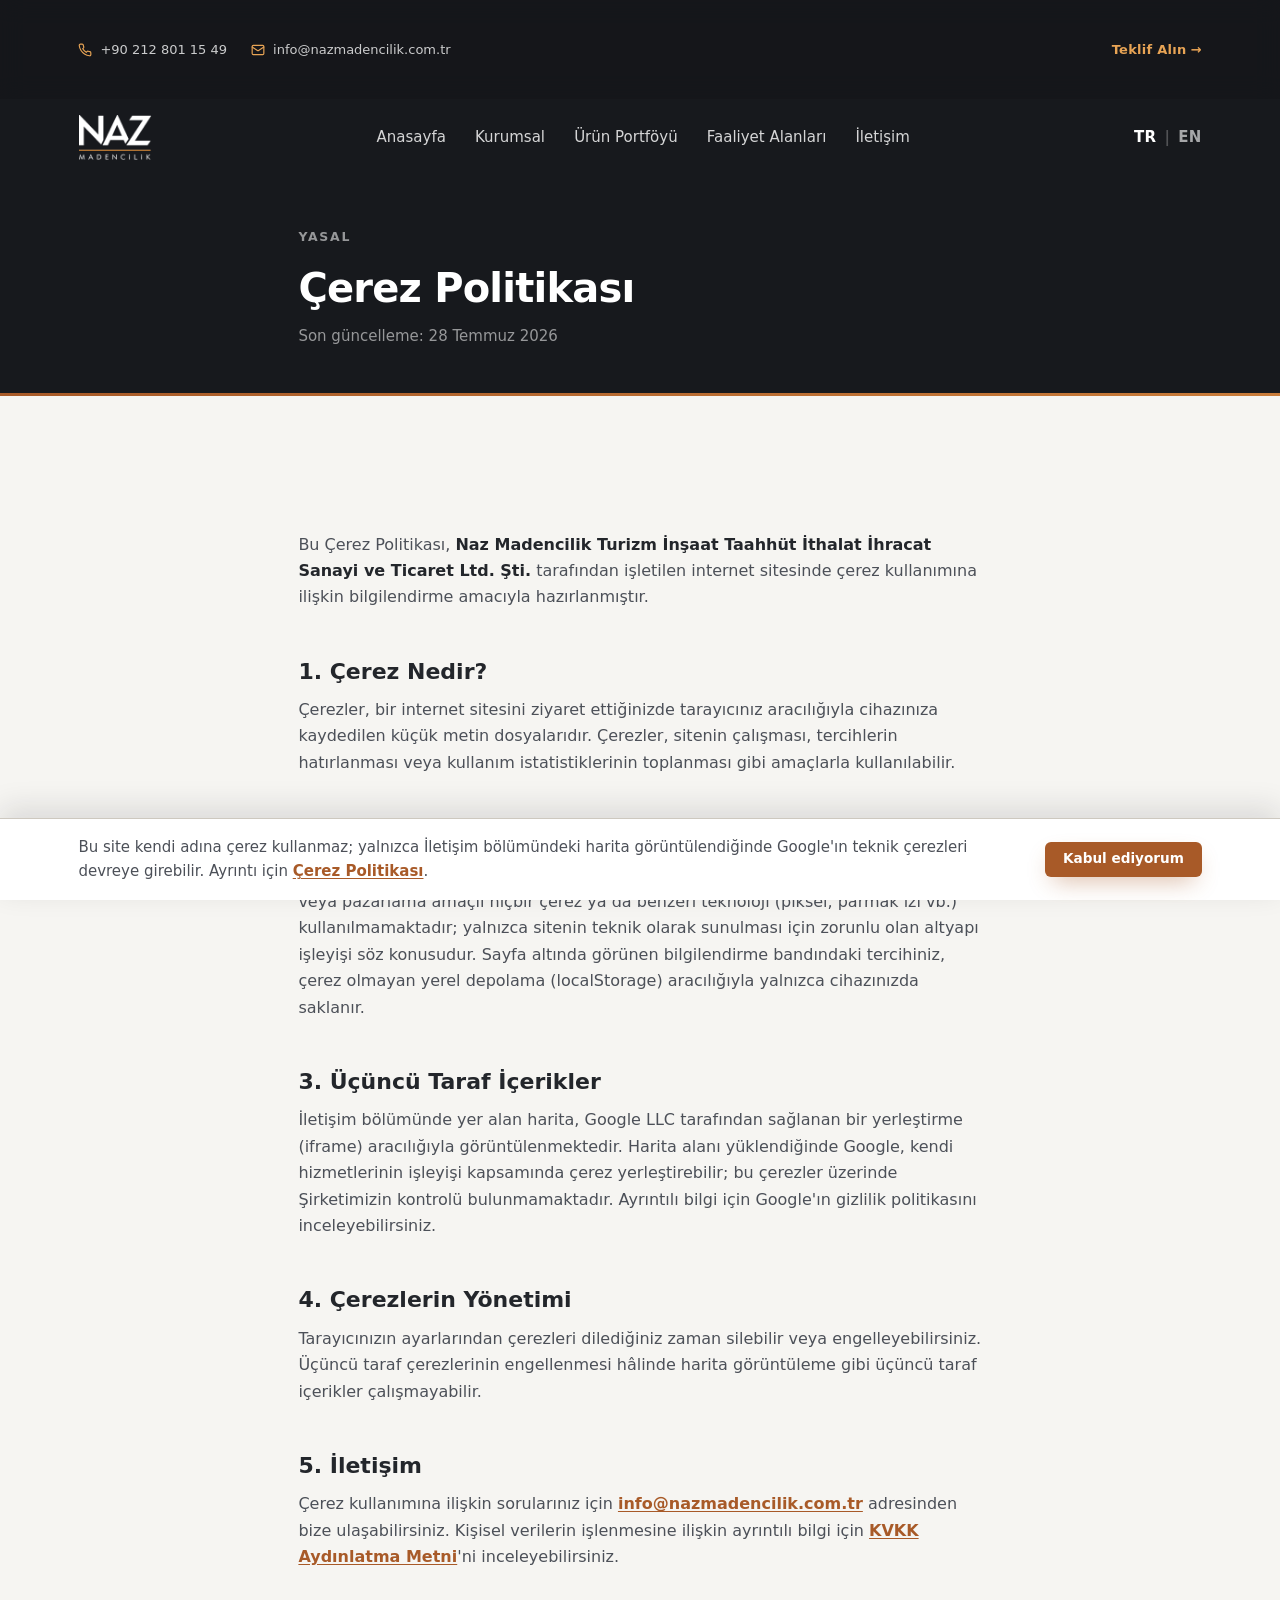
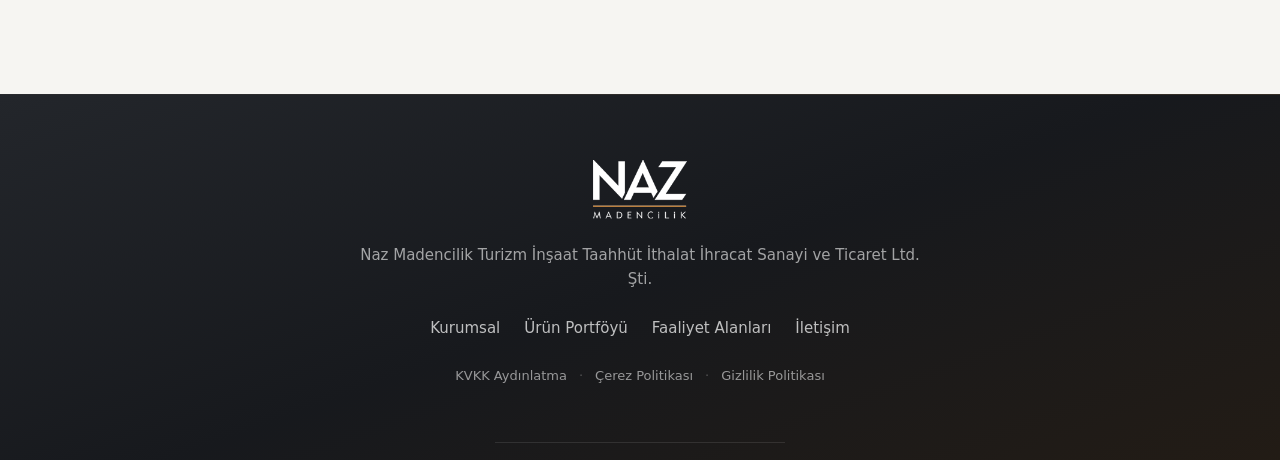
==== cerez-politikasi.html @ ce0acca2 "feat: rework one-page UI shell and sections Transparent per-section themed header (data-theme + IO)," ====
<!DOCTYPE html>
<!-- UYARI (yayın blokeri): Bu metin standart şablondur; hukukçu onayından geçmeden
     ve [[PATRON ONAYI BEKLİYOR]] künye alanları doldurulmadan CANLIYA ÇIKMAYACAKTIR.
     Bkz. CLAUDE.md / Açık işler. -->
<html lang="tr">
<head>
  <meta charset="utf-8">
  <meta name="viewport" content="width=device-width, initial-scale=1">
  <title>Çerez Politikası — Naz Madencilik</title>
  <meta name="description" content="Naz Madencilik internet sitesi çerez politikası: sitede analitik/izleme çerezi kullanılmaz.">
  <meta name="robots" content="noindex">
  <meta name="theme-color" content="#17191D">
  <link rel="icon" href="favicon.ico">
  <link rel="preload" href="assets/fonts/archivo-var-latin.woff2" as="font" type="font/woff2" crossorigin>
  <link rel="preload" href="assets/fonts/archivo-var-latin-ext.woff2" as="font" type="font/woff2" crossorigin>
  <link rel="stylesheet" href="assets/css/tokens.css">
  <link rel="stylesheet" href="assets/css/main.css">
</head>
<body>
  <a class="skip-link" href="#icerik">İçeriğe geç</a>

  <div class="topbar">
    <div class="container topbar-inner">
      <div class="topbar-contact">
        <a href="tel:+902128011549">
          <svg viewBox="0 0 24 24" fill="none" stroke="currentColor" stroke-width="2" stroke-linecap="round" stroke-linejoin="round" aria-hidden="true"><path d="M22 16.92v3a2 2 0 0 1-2.18 2 19.79 19.79 0 0 1-8.63-3.07 19.5 19.5 0 0 1-6-6 19.79 19.79 0 0 1-3.07-8.67A2 2 0 0 1 4.11 2h3a2 2 0 0 1 2 1.72c.127.96.361 1.903.7 2.81a2 2 0 0 1-.45 2.11L8.09 9.91a16 16 0 0 0 6 6l1.27-1.27a2 2 0 0 1 2.11-.45c.907.339 1.85.573 2.81.7A2 2 0 0 1 22 16.92z"/></svg>
          <span>+90 212 801 15 49</span>
        </a>
        <a class="topbar-mail" href="mailto:info@nazmadencilik.com.tr">
          <svg viewBox="0 0 24 24" fill="none" stroke="currentColor" stroke-width="2" stroke-linecap="round" stroke-linejoin="round" aria-hidden="true"><rect x="2" y="4" width="20" height="16" rx="2"/><path d="m22 7-8.97 5.7a1.94 1.94 0 0 1-2.06 0L2 7"/></svg>
          <span>info@nazmadencilik.com.tr</span>
        </a>
      </div>
      <div class="topbar-right">
        <a class="topbar-cta" href="index.html#iletisim">Teklif Alın <span aria-hidden="true">→</span></a>
      </div>
    </div>
  </div>

  <header class="site-header">
    <div class="container header-inner">
      <a class="brand" href="index.html" aria-label="Naz Madencilik — Anasayfa">
        <img class="logo-white" src="assets/img/logo-white.webp" alt="Naz Madencilik" width="160" height="100">
        <img class="logo-dark" src="assets/img/logo-black.webp" alt="" width="160" height="100" aria-hidden="true">
      </a>
      <nav class="nav" aria-label="Ana menü">
        <ul class="nav-list">
          <li><a href="index.html#anasayfa">Anasayfa</a></li>
          <li><a href="index.html#kurumsal">Kurumsal</a></li>
          <li><a href="index.html#urunler">Ürün Portföyü</a></li>
          <li><a href="index.html#faaliyet">Faaliyet Alanları</a></li>
          <li><a href="index.html#iletisim">İletişim</a></li>
        </ul>
      </nav>
      <div class="header-cta">
        <div class="header-lang">
          <span class="lang-active" aria-current="true">TR</span>
          <span class="lang-sep" aria-hidden="true">|</span>
          <a class="lang-passive" href="en.html" hreflang="en" lang="en">EN</a>
        </div>
        <button class="nav-toggle" type="button" aria-expanded="false" aria-label="Menüyü aç/kapat"><span></span></button>
      </div>
    </div>
  </header>

    <div class="page-head" data-theme="dark">
    <div class="container container--narrow">
      <p class="eyebrow eyebrow--on-dark"><span class="eyebrow-label">Yasal</span></p>
      <h1 class="page-title">Çerez Politikası</h1>
      <p class="page-meta">Son güncelleme: 28 Temmuz 2026</p>
    </div>
  </div>

  <main id="icerik">
    <div class="section" data-theme="light">
      <div class="container container--narrow">
        <article class="legal-body">
          <p>Bu Çerez Politikası, <strong>Naz Madencilik Turizm İnşaat Taahhüt İthalat İhracat Sanayi ve Ticaret Ltd. Şti.</strong> tarafından işletilen internet sitesinde çerez kullanımına ilişkin bilgilendirme amacıyla hazırlanmıştır.</p>

          <h2>1. Çerez Nedir?</h2>
          <p>Çerezler, bir internet sitesini ziyaret ettiğinizde tarayıcınız aracılığıyla cihazınıza kaydedilen küçük metin dosyalarıdır. Çerezler, sitenin çalışması, tercihlerin hatırlanması veya kullanım istatistiklerinin toplanması gibi amaçlarla kullanılabilir.</p>

          <h2>2. Bu Sitede Çerez Kullanımı</h2>
          <p><strong>Sitemiz, kendi adına hiçbir çerez yerleştirmez.</strong> Sitede analitik, izleme, reklam veya pazarlama amaçlı hiçbir çerez ya da benzeri teknoloji (piksel, parmak izi vb.) kullanılmamaktadır; yalnızca sitenin teknik olarak sunulması için zorunlu olan altyapı işleyişi söz konusudur. Sayfa altında görünen bilgilendirme bandındaki tercihiniz, çerez olmayan yerel depolama (localStorage) aracılığıyla yalnızca cihazınızda saklanır.</p>

          <h2>3. Üçüncü Taraf İçerikler</h2>
          <p>İletişim bölümünde yer alan harita, Google LLC tarafından sağlanan bir yerleştirme (iframe) aracılığıyla görüntülenmektedir. Harita alanı yüklendiğinde Google, kendi hizmetlerinin işleyişi kapsamında çerez yerleştirebilir; bu çerezler üzerinde Şirketimizin kontrolü bulunmamaktadır. Ayrıntılı bilgi için Google'ın gizlilik politikasını inceleyebilirsiniz.</p>

          <h2>4. Çerezlerin Yönetimi</h2>
          <p>Tarayıcınızın ayarlarından çerezleri dilediğiniz zaman silebilir veya engelleyebilirsiniz. Üçüncü taraf çerezlerinin engellenmesi hâlinde harita görüntüleme gibi üçüncü taraf içerikler çalışmayabilir.</p>

          <h2>5. İletişim</h2>
          <p>Çerez kullanımına ilişkin sorularınız için <a href="mailto:info@nazmadencilik.com.tr">info@nazmadencilik.com.tr</a> adresinden bize ulaşabilirsiniz. Kişisel verilerin işlenmesine ilişkin ayrıntılı bilgi için <a href="kvkk.html">KVKK Aydınlatma Metni</a>'ni inceleyebilirsiniz.</p>
        </article>
      </div>
    </div>
  </main>

  <footer class="site-footer" data-theme="dark">
    <div class="container footer-inner">
      <a class="footer-brand" href="index.html" aria-label="Naz Madencilik — Anasayfa">
        <img src="assets/img/logo-white.webp" alt="Naz Madencilik" width="160" height="100">
      </a>
      <p class="footer-line">Naz Madencilik Turizm İnşaat Taahhüt İthalat İhracat Sanayi ve Ticaret Ltd. Şti.</p>
      <nav class="footer-nav" aria-label="Alt menü">
        <a href="index.html#kurumsal">Kurumsal</a>
        <a href="index.html#urunler">Ürün Portföyü</a>
        <a href="index.html#faaliyet">Faaliyet Alanları</a>
        <a href="index.html#iletisim">İletişim</a>
      </nav>
      <nav class="footer-legal" aria-label="Yasal">
        <a href="kvkk.html">KVKK Aydınlatma</a>
        <span class="dot" aria-hidden="true">·</span>
        <a href="cerez-politikasi.html" aria-current="page">Çerez Politikası</a>
        <span class="dot" aria-hidden="true">·</span>
        <a href="gizlilik-politikasi.html">Gizlilik Politikası</a>
      </nav>
      <p class="footer-bottom">© 2026 Naz Madencilik. Tüm hakları saklıdır.</p>
    </div>
  </footer>

  <script src="assets/js/main.js"></script>
</body>
</html>
---- assets/css/tokens.css ----
/* ==========================================================================
   NAZ MADENCİLİK — Design Tokens (KANONİK)
   --------------------------------------------------------------------------
   Bu dosya tasarım sisteminin tek kaynağıdır. Renk/tipografi/spacing SADECE
   buradan türetilir. Mimari DESİL tokens.css ile birebirdir; yalnız değerler
   "Antrasit & Bakır" yönüne göre değiştirilmiştir.

   Palet kararı (onaylı, 2026-07-28): koyu zemin = antrasit (saf siyah değil),
   vurgu = bakır/amber ailesi. Dayanak: logodaki turuncu çizgi. Açık zeminler
   mavi tınılı değil SICAK nötrdür. Amber sınırlı mikro vurgudur (desil'deki
   cyan rolü): eyebrow noktası, hero accent çizgisi, koyu zemin üstü parıltı.
   ========================================================================== */

/* --- Archivo (self-host, değişken: wght 100–900 · wdth 62–125) ------------
   Tek aile: normal + gerçek italik kesim (R4). Display sesi ağırlıkla (800)
   kurulur; genişlik her yerde %100 (--stretch-* token'ları).
   latin + latin-ext (Türkçe ğşİı glifleri latin-ext'te). */
@font-face {
  font-family: "Archivo";
  font-style: normal;
  font-weight: 100 900;
  font-stretch: 62% 125%;
  font-display: swap;
  src: url("../fonts/archivo-var-latin-ext.woff2") format("woff2");
  unicode-range: U+0100-02BA, U+02BD-02C5, U+02C7-02CC, U+02CE-02D7, U+02DD-02FF,
    U+0304, U+0308, U+0329, U+1D00-1DBF, U+1E00-1E9F, U+1EF2-1EFF, U+2020,
    U+20A0-20AB, U+20AD-20C0, U+2113, U+2C60-2C7F, U+A720-A7FF;
}
@font-face {
  font-family: "Archivo";
  font-style: normal;
  font-weight: 100 900;
  font-stretch: 62% 125%;
  font-display: swap;
  src: url("../fonts/archivo-var-latin.woff2") format("woff2");
  unicode-range: U+0000-00FF, U+0131, U+0152-0153, U+02BB-02BC, U+02C6, U+02DA,
    U+02DC, U+0304, U+0308, U+0329, U+2000-206F, U+20AC, U+2122, U+2191, U+2193,
    U+2212, U+2215, U+FEFF, U+FFFD;
}
/* Gerçek italik kesim (R4: sentetik eğik yerine) — başlık vurguları için */
@font-face {
  font-family: "Archivo";
  font-style: italic;
  font-weight: 100 900;
  font-stretch: 62% 125%;
  font-display: swap;
  src: url("../fonts/archivo-italic-var-latin-ext.woff2") format("woff2");
  unicode-range: U+0100-02BA, U+02BD-02C5, U+02C7-02CC, U+02CE-02D7, U+02DD-02FF,
    U+0304, U+0308, U+0329, U+1D00-1DBF, U+1E00-1E9F, U+1EF2-1EFF, U+2020,
    U+20A0-20AB, U+20AD-20C0, U+2113, U+2C60-2C7F, U+A720-A7FF;
}
@font-face {
  font-family: "Archivo";
  font-style: italic;
  font-weight: 100 900;
  font-stretch: 62% 125%;
  font-display: swap;
  src: url("../fonts/archivo-italic-var-latin.woff2") format("woff2");
  unicode-range: U+0000-00FF, U+0131, U+0152-0153, U+02BB-02BC, U+02C6, U+02DA,
    U+02DC, U+0304, U+0308, U+0329, U+2000-206F, U+20AC, U+2122, U+2191, U+2193,
    U+2212, U+2215, U+FEFF, U+FFFD;
}

:root {
  /* --- Marka paleti (logo esaslı, antrasit-bakır ailesi) ------------------
     Mavi YOK. Koyu bloklar (hero/footer/section--dark) antrasit zeminlidir;
     içerik bölümleri sıcak-nötr açık zeminde alternans yapar. */
  --brand:      #A85A28;  /* Bakır · primer CTA · link · vurgu (beyaz metinle ≥4.5:1) */
  --brand-700:  #8C4A1F;  /* Hover derinliği                                   */
  --brand-deep: #17191D;  /* Antrasit · footer · koyu bloklar · hero overlay tabanı */
  --graphite:   #23262B;  /* Başlık ve gövde metni · kart çerçeve tonu (desil --navy rolü) */
  --amber:      #E8A455;  /* SINIRLI: eyebrow noktası / accent çizgi mikro parıltısı */

  /* Açık, sıcak-nötr zeminler (mavi tın yerine taş/kum tını) */
  --ground:      #F6F5F2;  /* Sayfa arka planı (beyazdan yumuşak, sıcak tın)   */
  --surface:     #FFFFFF;  /* kart yüzeyi                                      */
  --surface-alt: #EFEDE8;  /* bir tık koyu bölüm zemini                        */
  --surface-warm:#EDE8E0;  /* belirgin "taş" bölüm zemini (beyaz-taş alternansı;
                              desil --surface-blue rolü)                       */
  --brand-soft:  #F7ECE1;  /* kart zeminleri (bakır tint ailesi)               */
  --brand-tint:  #EBD8C5;  /* ince tint · ikon kutusu kenarı                   */
  --brand-wash:  #F8F2EA;  /* nav/buton hover · açık bölüm zemini              */

  /* Uyarı/hata — brand-soft/tint'in kırmızı karşılığı, aynı isim deseni */
  --danger:      #B3261E;  /* hata metni/ikonu                                 */
  --danger-deep: #8C1D18;  /* hover derinliği                                  */
  --danger-soft: #FBEAEA;  /* uyarı bloğu zemini                               */
  --danger-tint: #F3D6D6;  /* uyarı bloğu kenarı                               */

  /* Metin tonları */
  --white:     #FFFFFF;
  --ink:       var(--graphite);  /* birincil metin                             */
  --ink-soft:  #4C5058;          /* ikincil metin                              */
  --ink-muted: #747982;          /* etiket / yardımcı metin                    */
  --line:      #E4E1DB;          /* hairline / kenarlık                        */
  --line-strong: #CDC8BF;

  /* --- Gradient'ler (antrasit-bakır ailesi) ------------------------------ */
  --grad-brand: linear-gradient(135deg, var(--brand) 0%, #C97C3A 100%);
  --grad-deep:  linear-gradient(150deg, var(--brand-deep) 0%, var(--graphite) 100%);
  --grad-halo:  radial-gradient(60% 60% at 72% 28%,
                  rgba(232, 164, 85, 0.22) 0%,
                  rgba(168, 90, 40, 0.16) 40%,
                  rgba(246, 245, 242, 0) 72%);
  --grad-soft:  linear-gradient(160deg, #FFFFFF 0%, var(--brand-soft) 100%);
  /* Hero görsel okunurluk overlay'i (rötuş R1-2): orta bant açıldı ki açık ocak
     dokusu görünsün — kaynak görsel zaten karartılmış geldiğinden beyaz başlık
     kontrastı orta bantta da AA üstünde kalır. Üst bant header, alt bant kenar
     kapanışı için koyu. */
  --grad-hero-overlay: linear-gradient(180deg,
                  rgba(20, 22, 26, 0.78) 0%,
                  rgba(24, 22, 20, 0.48) 30%,
                  rgba(30, 26, 21, 0.34) 52%,
                  rgba(22, 21, 19, 0.55) 76%,
                  rgba(16, 17, 20, 0.88) 100%);
  /* (R2-1: yumuşak fade kaldırıldı — bölüm geçişleri keskindir, desil doktrini;
     hero/page-head alt kenarı 3px bakır şeritle biter → main.css) */
  /* Faaliyet sahnesi overlay'i (R7; R8'de güçlendirildi): tam ekran fotoğraf
     üstünde metin her fotoğrafta okunur; overlay + blur + grain üçlüsü düşük
     çözünürlüklü (700×800) kaynakları DOKU gibi gösterir */
  --grad-stage-overlay: linear-gradient(180deg,
                  rgba(20, 22, 26, 0.88) 0%,
                  rgba(23, 25, 29, 0.62) 38%,
                  rgba(20, 21, 23, 0.68) 70%,
                  rgba(16, 17, 20, 0.92) 100%);
  /* Sahne arka plan işlemesi (R11 revizyonu): blur kaldırıldı — kullanıcı
     geri bildirimi "çok bulanık". Upscale yumuşamasını grain + overlay +
     düşük doygunluk maskeler; kalıcı çözüm 1920px gerçek fotoğraflar
     (CLAUDE.md / Açık işler). */
  --stage-blur: 0px;
  /* Footer gradient dili: antrasit diagonal taban, bakıra çalan koyu uç */
  --grad-footer: linear-gradient(160deg,
                  var(--graphite) 0%,
                  var(--brand-deep) 48%,
                  #241C14 100%);

  /* --- Tipografi ----------------------------------------------------------
     Tek aile: Archivo (değişken). Display sesi = expanded genişlik. */
  --font-display: "Archivo", system-ui, -apple-system, "Segoe UI", sans-serif;
  --font-body:    "Archivo", system-ui, -apple-system, "Segoe UI", sans-serif;
  --stretch-display: 100%;   /* R4: geniş kesim kapatıldı (kullanıcı geri
                                bildirimi — "yayılmış" durdu); ayar tek nokta */
  --stretch-body:    100%;

  /* Akışkan tip ölçeği (mobil → 1440px) — desil ile birebir */
  --fs-display: clamp(2.5rem, 1.6rem + 3.9vw, 4rem);      /* H1 (tek)          */
  --fs-h2:      clamp(1.75rem, 1.3rem + 1.9vw, 2.5rem);
  --fs-h3:      clamp(1.2rem, 1.08rem + 0.5vw, 1.375rem);
  --fs-h4:      1.0625rem;
  --fs-lead:    clamp(1.05rem, 0.98rem + 0.35vw, 1.25rem);
  --fs-body:    1rem;
  --fs-sm:      0.9375rem;
  --fs-eyebrow: 0.78rem;
  --fs-label:   0.8125rem;

  --lh-tight:   1.08;
  --lh-snug:    1.2;
  --lh-body:    1.65;
  --measure:    80ch;         /* satır genişliği hedefi (R2-2: 78–82ch bandına genişletildi) */

  --fw-regular: 400;
  --fw-medium:  500;
  --fw-semi:    600;
  --fw-bold:    700;
  --fw-black:   800;

  --tracking-eyebrow: 0.14em;
  --tracking-label:   0.02em;
  --tracking-tight:  -0.02em;   /* büyük başlıklarda sıkı */

  /* --- Spacing ölçeği (4 / 8px tabanlı) — desil ile birebir --------------- */
  --space-0:  0;
  --space-1:  0.25rem;   /*  4 */
  --space-2:  0.5rem;    /*  8 */
  --space-3:  0.75rem;   /* 12 */
  --space-4:  1rem;      /* 16 */
  --space-5:  1.5rem;    /* 24 */
  --space-6:  2rem;      /* 32 */
  --space-7:  3rem;      /* 48 */
  --space-8:  4rem;      /* 64 */
  --space-9:  5rem;      /* 80 */
  --space-10: 6rem;      /* 96 */
  --space-11: 8rem;      /* 128 */

  /* Bölümler arası dikey ritim (sabit) */
  --section-y: clamp(4rem, 2.5rem + 6.5vw, 8rem);
  /* Üst bilgi barı yüksekliği — JS ölçümle senkronlar */
  --topbar-h: 38px;
  /* Header yüksekliği (header-inner min-height + mobil menü inset'leri bundan okur) */
  --header-h: 76px;
  /* Tam ekran bölüm yüksekliği (R9): header/topbar saydam ve İÇERİĞİN ÜSTÜNE
     bindiği için çıkarma yok — bölümler tam viewport. svh yoksa vh fallback. */
  --screen-h: 100vh;
  --container:  1200px;
  --container-narrow: 760px;
  --gutter: clamp(1.25rem, 0.8rem + 2vw, 2.5rem);

  /* --- Köşe yarıçapları ---------------------------------------------------
     Köşe dili: pill YOK. 50% yalnız gerçek daire (dot/ikon dairesi). */
  --radius-xs: 4px;    /* chip · tag · badge */
  --radius-sm: 6px;    /* buton · input · ikon kutusu */
  --radius-md: 10px;   /* kart */
  --radius-lg: 12px;   /* medya konteyner · büyük blok */
  --radius-xl: 12px;   /* alias — büyük blok (pill/aşırı yuvarlak yok) */

  /* --- Gölgeler (düşük opaklık; nötr antrasit + bakır tınlı) -------------- */
  --shadow-xs: 0 1px 2px rgba(23, 25, 29, 0.06);
  --shadow-sm: 0 2px 8px rgba(23, 25, 29, 0.07),
               0 1px 2px rgba(23, 25, 29, 0.05);
  --shadow-md: 0 10px 24px -12px rgba(120, 66, 31, 0.22),
               0 2px 6px rgba(23, 25, 29, 0.06);
  --shadow-lg: 0 24px 48px -20px rgba(120, 66, 31, 0.32),
               0 6px 14px -8px rgba(23, 25, 29, 0.12);
  --shadow-cta: 0 10px 24px -8px rgba(168, 90, 40, 0.48);
  /* Form odak halkaları — açık zeminde bakır, koyu zeminde amber */
  --ring-brand: 0 0 0 3px rgba(168, 90, 40, 0.16);
  --ring-amber: 0 0 0 3px rgba(232, 164, 85, 0.28);

  /* --- Hareket ------------------------------------------------------------ */
  --ease: cubic-bezier(0.22, 0.61, 0.36, 1);
  --dur:  180ms;         /* 150–200ms yumuşak geçiş bandı */
  --dur-slow: 320ms;
  /* Scroll snap (R17): SERT "tık tık" — mandatory. Güvenlik: TÜM bölümler
     hizalı; viewport'tan uzun bölümler CSS spec'in "snap alanı snapport'u
     kaplıyorsa serbest kayış" kuralıyla içeride hapsetmez, sınırda yakalar. */
  --snap-strictness: mandatory;

  /* --- Katmanlar ---------------------------------------------------------- */
  --z-header: 100;
  --z-overlay: 200;
}

/* svh: mobilde tarayıcı çubuğu açılıp kapanınca zıplamayan viewport birimi */
@supports (min-height: 100svh) {
  :root { --screen-h: 100svh; }
}

@media (prefers-reduced-motion: reduce) {
  :root { --dur: 0ms; --dur-slow: 0ms; }
}
---- assets/css/main.css ----
/* ==========================================================================
   NAZ MADENCİLİK — Bileşen & Layout Stilleri
   tokens.css'e bağımlıdır. Desen kaynağı DESİL main.css (kanonik shell:
   header / nav / hero / bölüm deseni); değerler token'lardan gelir.
   Faz 0–1a kapsamı: taban + topbar + header + hero + reveal.
   ========================================================================== */

/* --- Reset & taban ------------------------------------------------------- */
*, *::before, *::after { box-sizing: border-box; }

html { -webkit-text-size-adjust: 100%; scroll-behavior: smooth; }
@media (prefers-reduced-motion: reduce) { html { scroll-behavior: auto; } }

/* --- Scroll snap (R5) ----------------------------------------------------
   Yalnız one-page (html.has-snap — yasal sayfalarda sınıf yok), ≥768px
   genişlik, ≥700px yükseklik, motion açıkken. proximity: yalnız snap noktasına
   yakınken yakalar, uzun bölümde hapsetmez. Hizalama scroll-margin-top'u
   (sticky header payı) otomatik kullanır; anchor navigasyonu etkilenmez.
   R6 teşhisi: mekanizma kök scroller'da (html) doğru çalışıyordu; his yokluğunun
   nedeni aşırı temkinli min-height kapılarıydı — pratikte tek snap noktası hero
   kalmıştı. Çözüm: BEŞ bölümün BAŞLANGICI proximity ile hizalanır. Uzun bölümde
   proximity hapsetmez (yalnız sınıra yakınken yakalar, içinde serbest kayış);
   mandatory bilinçli olarak KULLANILMADI — tek kısa bölüm hero, seyrek mandatory
   noktası sayfayı geri yamultur. (@media koşulu CSS değişkeni alamaz.) */
@media (min-width: 768px) and (min-height: 700px) and (prefers-reduced-motion: no-preference) {
  html.has-snap { scroll-snap-type: y var(--snap-strictness); }
  /* R17: mandatory güvenli olsun diye HER bölüm hizalı — uzun bölümlerin
     içi spec gereği serbest (alan snapport'u kaplayınca zorlanmaz), sınırlar
     sert yakalar. Footer 'end' hizası: sayfa dibi geçerli durak kalır. */
  html.has-snap .hero-slot,
  html.has-snap #kurumsal,
  html.has-snap #urunler,
  html.has-snap #faaliyet,
  html.has-snap #iletisim { scroll-snap-align: start; }
  html.has-snap .site-footer { scroll-snap-align: end; }
}

body {
  margin: 0;
  font-family: var(--font-body);
  font-stretch: var(--stretch-body);
  font-size: var(--fs-body);
  line-height: var(--lh-body);
  color: var(--ink);
  background: var(--ground);
  -webkit-font-smoothing: antialiased;
  text-rendering: optimizeLegibility;
  /* R6: hidden değil clip — hidden, body'yi scroll konteyneri yapabilir ve
     kök scroller'daki scroll-snap'i kırabilir; clip yalnız keser. */
  overflow-x: clip;
}

h1, h2, h3, h4 {
  font-family: var(--font-display);
  font-stretch: var(--stretch-display);
  color: var(--ink);
  margin: 0;
  line-height: var(--lh-snug);
  font-weight: var(--fw-bold);
}

p { margin: 0; }

a { color: inherit; text-decoration: none; }

img { max-width: 100%; display: block; }

ul { margin: 0; padding: 0; list-style: none; }

button { font-family: inherit; cursor: pointer; }

:focus-visible {
  outline: 3px solid var(--brand);
  outline-offset: 3px;
  border-radius: var(--radius-xs);
}

::selection { background: var(--brand-tint); color: var(--brand-700); }

/* Saydam/koyu başlık zeminlerinde odak halkası amber — her fotoğrafta görünür */
.topbar a:focus-visible,
.site-header:not(.is-stuck) a:focus-visible,
.site-header:not(.is-stuck) button:focus-visible,
.site-header.theme-dark a:focus-visible,
.site-header.theme-dark button:focus-visible { outline-color: var(--amber); }

/* Erişilebilirlik: atlama linki */
.skip-link {
  position: absolute; left: -9999px; top: 0;
  background: var(--brand); color: #fff;
  padding: var(--space-3) var(--space-5);
  border-radius: 0 0 var(--radius-md) 0;
  z-index: calc(var(--z-overlay) + 10);
  font-weight: var(--fw-semi);
}
.skip-link:focus { left: 0; }

/* --- Layout yardımcıları ------------------------------------------------- */
.container {
  width: 100%;
  max-width: var(--container);
  margin-inline: auto;
  padding-inline: var(--gutter);
}

.section { padding-block: var(--section-y); position: relative; }
/* R9: ana bölümler tam ekran — arka plan viewport tepesinden (header altından)
   başlar, içerik padding-top ile header'dan korunur, dikeyde ortalanır.
   min-height olduğundan sığmayan içerik bölümü doğal büyütür, kesilmez. */
.section--screen {
  min-height: var(--screen-h);
  display: flex; flex-direction: column; justify-content: center;
  padding-top: calc(var(--topbar-h) + var(--header-h) + var(--space-6));
  padding-bottom: var(--space-5);
}
.section--screen .section-head { margin-bottom: var(--space-5); }
/* Bölüm geçişleri KESKİN: beyaz/taş alternansı düz zeminlerle, yumuşatma yok */
.section--white { background: var(--surface); }
.section--tint,
.section--soft { background: var(--surface-warm); }

/* Koyu bölüm — arka plan görseli + antrasit overlay (açık/koyu ritmi) */
.section--dark {
  position: relative; overflow: hidden; isolation: isolate;
  color: #fff; background: var(--brand-deep);
}
.section-bg { position: absolute; inset: 0; z-index: -2; overflow: hidden; }
.section-bg img {
  position: absolute; inset: 0; width: 100%; height: 100%;
  object-fit: cover; object-position: center; display: block;
}
.section-bg::after { /* okunurluk overlay'i */
  content: ""; position: absolute; inset: 0;
  background: var(--grad-deep);
  opacity: 0.88;
}
.section--dark .section-title { color: #fff; }
.section--dark .section-lead { color: rgba(255, 255, 255, 0.82); }

.measure { max-width: var(--measure); }

/* Bölüm deseni: (eyebrow + başlık) → lead */
.section-head { margin-bottom: var(--space-7); }
.section-head--center { margin-inline: auto; text-align: center; max-width: 62ch; }

/* Numaralı bölüm sayacı (R2-a, referans deseni): "01 / Kurumsal" —
   numara bakır, ayraç ince, etiket açık gri. */
.eyebrow {
  display: inline-flex;
  align-items: baseline;
  gap: var(--space-2);
  font-family: var(--font-body);
  font-stretch: var(--stretch-body);
  font-size: var(--fs-eyebrow);
  font-weight: var(--fw-semi);
  letter-spacing: var(--tracking-eyebrow);
  text-transform: uppercase;
  color: var(--ink-muted);
  margin-bottom: var(--space-4);
}
.eyebrow-num { color: var(--brand); font-weight: var(--fw-bold); }
.eyebrow-sep { color: var(--line-strong); font-weight: var(--fw-regular); }
.eyebrow-label { color: var(--ink-muted); }
.eyebrow--on-dark .eyebrow-num { color: var(--amber); }
.eyebrow--on-dark .eyebrow-sep { color: rgba(255, 255, 255, 0.25); }
.eyebrow--on-dark .eyebrow-label { color: rgba(255, 255, 255, 0.55); }

.section-title { font-size: var(--fs-h2); letter-spacing: var(--tracking-tight); text-wrap: balance; }
/* Başlık vurgusu (R2-b): tek kelime italik + normal ağırlık/genişlik kontrastı */
.section-title em {
  font-style: italic;
  font-weight: var(--fw-regular);
  font-stretch: var(--stretch-body);
}
.section-lead {
  margin-top: var(--space-4);
  font-size: var(--fs-lead);
  line-height: 1.55;
  color: var(--ink-soft);
  max-width: var(--measure);
}

/* --- Butonlar ------------------------------------------------------------ */
.btn {
  display: inline-flex; align-items: center; justify-content: center;
  gap: var(--space-2);
  font-family: var(--font-body);
  font-stretch: var(--stretch-body);
  font-weight: var(--fw-semi);
  font-size: var(--fs-sm);
  line-height: 1;
  padding: 0.85rem 1.4rem;
  border-radius: var(--radius-sm);
  border: 1.5px solid transparent;
  transition: transform var(--dur) var(--ease),
              box-shadow var(--dur) var(--ease),
              background-color var(--dur) var(--ease),
              border-color var(--dur) var(--ease),
              color var(--dur) var(--ease);
  white-space: nowrap;
}
.btn:hover { transform: translateY(-2px); }
.btn:active { transform: translateY(0); }

.btn--primary {
  background: var(--brand); color: #fff;
  box-shadow: var(--shadow-cta);
}
.btn--primary:hover { background: var(--brand-700); }

.btn--ghost {
  background: transparent; color: var(--brand);
  border-color: var(--line-strong);
}
.btn--ghost:hover { border-color: var(--brand); background: var(--brand-wash); }

.btn--light {
  background: rgba(255, 255, 255, 0.10); color: #fff;
  border-color: rgba(255, 255, 255, 0.28);
  backdrop-filter: blur(4px);
}
.btn--light:hover { background: rgba(255, 255, 255, 0.18); border-color: rgba(255, 255, 255, 0.55); }

.btn--white { background: #fff; color: var(--brand-deep); }
.btn--white:hover { background: var(--brand-soft); }

.btn--sm { padding: 0.6rem 1.05rem; font-size: 0.85rem; }

/* ==========================================================================
   TOPBAR (R9) — telefon · e-posta · "Teklif Alın" metin-linki. Saydam cam,
   İÇERİĞİN ÜSTÜNE biner (akışta yer kaplamaz); scroll'la yukarı KAYAR —
   sabit blok 114px'e şişmesin, desil'in dikişsiz header devri korunsun.
   ========================================================================== */
.topbar {
  position: absolute; top: 0; left: 0; right: 0;
  z-index: calc(var(--z-header) + 1);
  background: rgba(16, 17, 20, 0.25);
  -webkit-backdrop-filter: blur(12px);
  backdrop-filter: blur(12px);
  color: rgba(255, 255, 255, 0.78);
  font-size: var(--fs-label);
}
@supports not (backdrop-filter: blur(1px)) {
  .topbar { background: rgba(16, 17, 20, 0.72); }
}
.topbar-inner {
  display: flex; align-items: center; justify-content: space-between;
  gap: var(--space-5);
  min-height: var(--topbar-h);
}
.topbar-contact { display: flex; align-items: center; gap: var(--space-5); }
.topbar-contact a {
  display: inline-flex; align-items: center; gap: var(--space-2);
  color: rgba(255, 255, 255, 0.78);
  transition: color var(--dur) var(--ease);
}
.topbar-contact a:hover { color: var(--amber); }
.topbar-contact svg { width: 14px; height: 14px; flex: none; color: var(--amber); }
.topbar-right { display: flex; align-items: center; gap: var(--space-5); }
/* İnce metin-link CTA (dolgu buton değil): bakır, ok, hover'da altı çizgi */
.topbar-cta {
  display: inline-flex; align-items: baseline; gap: var(--space-1);
  color: var(--amber);
  font-weight: var(--fw-semi);
  letter-spacing: var(--tracking-label);
  white-space: nowrap;
}
.topbar-cta:hover { text-decoration: underline; text-underline-offset: 3px; }

/* ==========================================================================
   HEADER / NAV
   Topbar akışta kaldığı için header 'absolute top: topbar' başlar;
   scroll topbar'ı geçince JS is-stuck ile 'fixed top: 0'a alır (dikişsiz).
   ========================================================================== */
.site-header {
  position: absolute; top: var(--topbar-h); left: 0; right: 0; z-index: var(--z-header);
  background: transparent;
  transition: background-color var(--dur-slow) var(--ease),
              box-shadow var(--dur-slow) var(--ease),
              border-color var(--dur-slow) var(--ease);
  border-bottom: 1px solid transparent;
}
/* R9: en tepede saf saydam (scrim yok — hero/page-head kendi overlay'iyle
   okunurluğu taşır). is-stuck: yalnız blur + ÇOK düşük opasiteli scrim +
   hairline; dolgu renk YOK. Scrim tonu ve yazı/logo, altındaki bölümün
   data-theme'inden JS'le gelen .theme-light/.theme-dark sınıfına bağlı. */
.site-header.is-stuck {
  position: fixed; top: 0;
  -webkit-backdrop-filter: saturate(1.3) blur(14px);
  backdrop-filter: saturate(1.3) blur(14px);
}
.site-header.is-stuck.theme-light {
  background: rgba(246, 245, 242, 0.30);
  border-bottom-color: rgba(205, 200, 191, 0.5);
}
.site-header.is-stuck.theme-dark {
  background: rgba(16, 17, 20, 0.35);
  border-bottom-color: rgba(255, 255, 255, 0.12);
}
@supports not (backdrop-filter: blur(1px)) {
  .site-header.is-stuck.theme-light { background: rgba(246, 245, 242, 0.93); }
  .site-header.is-stuck.theme-dark { background: rgba(16, 17, 20, 0.88); }
}
.header-inner {
  display: flex; align-items: center; justify-content: space-between;
  gap: var(--space-5);
  min-height: var(--header-h);
}
/* Sabit kutu: iki logo varyantı aynı oranda (160×100); 46px yükseklikte ~74px.
   is-stuck swap'ında nav elemanları kaymasın diye genişlik sabit.
   NOT (rötuş R1-6): kaynak logo 160×100 PNG, retinada yumuşak — vektör (SVG)
   logo beklemede. Kutu oran-bağımsız (object-fit: contain); SVG gelince
   index.html'de yalnız src değişir, buraya dokunulmaz. */
.brand { display: inline-flex; align-items: center; flex: none; width: 74px; height: 46px; position: relative; }
.brand img {
  position: absolute; inset: 0; width: 100%; height: 100%;
  object-fit: contain; object-position: left center; display: block;
  transition: opacity var(--dur) var(--ease);
}
/* Logo: temalar arası kısa opacity crossfade (display atlaması ani kalıyordu) */
.brand .logo-dark { opacity: 0; }
.site-header.is-stuck.theme-light .brand .logo-white { opacity: 0; }
.site-header.is-stuck.theme-light .brand .logo-dark { opacity: 1; }

.nav { display: flex; align-items: center; gap: var(--space-2); }
.nav-list { display: flex; align-items: center; gap: clamp(2px, 0.4vw, 10px); }
.nav-list a {
  display: inline-block;
  padding: var(--space-2) var(--space-3);
  font-size: var(--fs-sm);
  font-weight: var(--fw-medium);
  white-space: nowrap; /* menü öğesi asla iki satıra kırılmaz */
  color: rgba(255, 255, 255, 0.82);   /* hero üstü: açık */
  border-radius: var(--radius-sm);
  position: relative;
  transition: color var(--dur) var(--ease), background-color var(--dur) var(--ease);
}
.nav-list a:hover { color: #fff; background: rgba(255, 255, 255, 0.12); }
.site-header.is-stuck.theme-light .nav-list a { color: var(--ink-soft); }
.site-header.is-stuck.theme-light .nav-list a:hover { color: var(--brand); background: var(--brand-wash); }
.site-header.is-stuck.theme-dark .nav-list a { color: rgba(255, 255, 255, 0.85); }
.site-header.is-stuck.theme-dark .nav-list a:hover { color: #fff; background: rgba(255, 255, 255, 0.12); }

.header-cta { display: flex; align-items: center; gap: var(--space-4); }
/* Dil seçeneği header'da (desil lang-switcher deseni, konum değişti):
   aktif belirgin, pasif soluk, ince ayraç; renkler temaya uyar */
.header-lang {
  display: inline-flex; align-items: center; gap: var(--space-2);
  font-size: var(--fs-sm);
  font-weight: var(--fw-semi);
  letter-spacing: var(--tracking-label);
}
.header-lang .lang-active { color: #fff; transition: color var(--dur) var(--ease); }
.header-lang .lang-sep { color: rgba(255, 255, 255, 0.25); transition: color var(--dur) var(--ease); }
.header-lang a.lang-passive { color: rgba(255, 255, 255, 0.62); transition: color var(--dur) var(--ease); } /* R10: 0.45 AA altıydı (2.9:1) */
.header-lang a.lang-passive:hover { color: var(--amber); }
.site-header.is-stuck.theme-light .header-lang .lang-active { color: var(--ink); }
.site-header.is-stuck.theme-light .header-lang .lang-sep { color: var(--line-strong); }
.site-header.is-stuck.theme-light .header-lang a.lang-passive { color: var(--ink-soft); } /* R10: ink-muted 4.3:1 ile AA altıydı */
.site-header.is-stuck.theme-light .header-lang a.lang-passive:hover { color: var(--brand); }

/* Hamburger */
.nav-toggle {
  display: none;
  width: 46px; height: 46px;
  border: 1px solid rgba(255, 255, 255, 0.32);
  border-radius: var(--radius-sm);
  background: rgba(255, 255, 255, 0.10);
  padding: 0; position: relative;
}
.site-header.is-stuck.theme-light .nav-toggle,
body.nav-open .nav-toggle {
  border-color: var(--line-strong);
  background: rgba(255, 255, 255, 0.6);
}
.nav-toggle span, .nav-toggle span::before, .nav-toggle span::after {
  content: ""; position: absolute; left: 50%; top: 50%;
  width: 20px; height: 2px; background: #fff;
  border-radius: 2px; transform: translate(-50%, -50%);
  transition: transform var(--dur) var(--ease), opacity var(--dur) var(--ease),
              background-color var(--dur) var(--ease);
}
.site-header.is-stuck.theme-light .nav-toggle span,
.site-header.is-stuck.theme-light .nav-toggle span::before,
.site-header.is-stuck.theme-light .nav-toggle span::after,
body.nav-open .nav-toggle span::before,
body.nav-open .nav-toggle span::after { background: var(--graphite); }
.nav-toggle span::before { transform: translate(-50%, -7px); }
.nav-toggle span::after  { transform: translate(-50%, 5px); }
body.nav-open .nav-toggle span { background: transparent; }
body.nav-open .nav-toggle span::before { transform: translate(-50%, -50%) rotate(45deg); }
body.nav-open .nav-toggle span::after  { transform: translate(-50%, -50%) rotate(-45deg); }

/* ==========================================================================
   HERO — full-bleed görsel + antrasit overlay + açık metin
   (Sayfanın geri kalanı açık zeminli; yalnız hero/koyu bloklar koyu-üstü-açık.)
   ========================================================================== */
.hero {
  position: relative;
  overflow: hidden;
  background: var(--brand-deep);
  color: #fff;
  isolation: isolate;
}
/* PERDE (R10, Gavia deseni; desil'in hero-curtain ailesinin sticky uyarlaması):
   hero viewport'a yapışır, Kurumsal normal akışta üstüne kayar. sticky, layout
   alanını KORUDUĞU için snap/anchor geometrisi değişmez → dikey snap'le çakışma
   yok (test edildi); snap eksiltmeye gerek kalmadı. Ata denetimi: body
   overflow-x: clip (hidden OLSAYDI sticky kırılırdı), main'de transform/filter/
   contain yok. Örtülünce visibility ile katman ve sekme sırasından çıkar.
   Mobil (<900) ve reduced-motion: perde yok, normal akış. */
/* Slot: sticky hero'nun akıştaki yerini tutar — snap/anchor hedefi budur
   (sticky kutu scroll'la kaydığı için kendisi snap hedefi OLAMAZ; R17 kilidi) */
.hero-slot { position: relative; }
@media (min-width: 900px) and (prefers-reduced-motion: no-preference) {
  .hero--curtain { position: sticky; top: 0; z-index: 0; }
  .hero--curtain .hero-bg img,
  .hero--curtain .hero-inner {
    transform: scale(calc(1 - var(--curtain-p, 0) * 0.04));
    filter: brightness(calc(1 - var(--curtain-p, 0) * 0.3));
  }
  /* R17 düzeltmesi: visibility hero'nun SNAP ALANINI da siliyordu (yukarı
     çıkışta 900'de kilit). inert JS'ten atanır: odak/etkileşim kesilir,
     snap alanı ve layout kalır. Görsel örtme işini opak Kurumsal yapıyor. */
}
.hero-bg { position: absolute; inset: 0; z-index: -2; overflow: hidden; }
.hero-bg img {
  position: absolute; inset: 0;
  width: 100%; height: 100%;
  object-fit: cover; object-position: center;
}
.hero-bg::after { /* WCAG okunurluk overlay'i */
  content: ""; position: absolute; inset: 0; z-index: 1;
  background: var(--grad-hero-overlay);
}
/* R9: hero belge tepesinden başlar (topbar/header üstüne biner) → tam 100svh.
   Üst padding topbar+header payını içerir; içerik ortalı kalır. */
.hero-inner {
  position: relative; z-index: 3;
  display: flex; flex-direction: column; justify-content: center;
  min-height: var(--screen-h);
  padding-block: calc(var(--topbar-h) + var(--header-h) + var(--space-6))
                 calc(var(--header-h) + var(--space-6));
}
/* Metin ortalanmış, sade kurumsal */
.hero-copy { max-width: 46rem; margin-inline: auto; text-align: center; }
.hero-title {
  font-size: var(--fs-display);
  font-weight: var(--fw-black);
  line-height: var(--lh-tight);
  letter-spacing: var(--tracking-tight);
  margin-top: var(--space-3);
  color: #fff;
  text-wrap: balance;
}
.hero-title .accent { /* ortalanmış metne simetrik, iki uca soluklaşan tek çizgi */
  color: #fff; position: relative;
}
.hero-title .accent::after {
  content: ""; position: absolute; left: 6%; right: 6%; bottom: -0.14em; height: 3px;
  border-radius: 3px;
  background: linear-gradient(90deg,
    rgba(232, 164, 85, 0) 0%, var(--amber) 50%, rgba(232, 164, 85, 0) 100%);
}
.hero-lead {
  margin-top: var(--space-5);
  font-size: var(--fs-lead);
  line-height: 1.6;
  color: rgba(255, 255, 255, 0.86);
  max-width: 52ch;
  margin-inline: auto;
}
.hero-actions {
  margin-top: var(--space-7);
  display: flex; flex-wrap: wrap; gap: var(--space-3);
  justify-content: center;
}
/* Keskin kesim (R2-1): fade yok — hero 3px bakır şeritle net biter. */
.hero::after {
  content: ""; position: absolute; left: 0; right: 0; bottom: 0; z-index: 2;
  height: 3px;
  background: var(--grad-brand);
}
/* Kaydırma işareti (rötuş R1-3; desil'de karşılığı yok — minimal öge):
   alt ortada ince dikey hat, içinde aşağı süzülen amber nokta. */
.hero-scroll {
  position: absolute; left: 50%; bottom: var(--space-5); z-index: 3;
  transform: translateX(-50%);
  display: block;
  width: 24px; height: 48px;   /* dokunma alanı; görünen hat ::before */
}
.hero-scroll::before { /* hat */
  content: ""; position: absolute; left: 50%; top: 0;
  transform: translateX(-50%);
  width: 1px; height: 100%;
  background: rgba(255, 255, 255, 0.35);
}
.hero-scroll::after { /* süzülen nokta */
  content: ""; position: absolute; left: 50%; top: 0;
  transform: translateX(-50%);
  width: 5px; height: 5px; border-radius: 50%;
  background: var(--amber);
  animation: hero-scroll-drift 2.4s var(--ease) infinite;
}
@keyframes hero-scroll-drift {
  0%   { transform: translate(-50%, 0);    opacity: 0; }
  25%  { opacity: 1; }
  75%  { opacity: 1; }
  100% { transform: translate(-50%, 40px); opacity: 0; }
}
@media (prefers-reduced-motion: reduce) {
  .hero-scroll::after { animation: none; transform: translate(-50%, 20px); opacity: 1; }
}

/* ==========================================================================
   KURUMSAL — sola hizalı okuma bloğu + yan sütun (3-kıta vurgusu + mozaik)
   ========================================================================== */
/* R9: scroll-margin YOK — bölümler viewport tepesinden başlar (arka plan
   header'ın altından akar); başlığı header'dan koruyan şey bölümün kendi
   padding-top'u. Margin verilseydi üstte önceki bölümden şerit görünürdü. */

/* R13 (Akçelik "Hakkımızda" düzeni): solda tıklanabilir görsel galerisi
   (büyük kare + 6 küçük), sağda tek sütun metin. */
/* R16: iki sütun DENGELİ — galeri, metin sütunuyla aynı boya esner; büyük
   görsel kalan yüksekliği doldurur, küçükler altta sabit satır. */
.about-split {
  display: grid;
  grid-template-columns: minmax(0, 1fr) minmax(0, 1fr);
  gap: var(--space-8);
  align-items: stretch;
}
.about-gallery { display: grid; grid-template-rows: 1fr auto; gap: var(--space-3); }
.gallery-main {
  margin: 0; overflow: hidden;
  min-height: 320px; height: 100%;
  border: 1px solid var(--line); border-radius: var(--radius-md);
}
.gallery-main img { width: 100%; height: 100%; object-fit: cover; }
.gallery-thumbs { display: grid; grid-template-columns: repeat(6, 1fr); gap: var(--space-2); }
.gallery-thumb {
  padding: 0; background: none;
  border: 2px solid transparent; border-radius: var(--radius-sm);
  overflow: hidden; opacity: 0.65;
  transition: opacity var(--dur) var(--ease), border-color var(--dur) var(--ease);
}
.gallery-thumb img { width: 100%; height: auto; aspect-ratio: 1 / 1; object-fit: cover; display: block; } /* R14: kare (height attr'ı aspect-ratio'yu eziyordu) */
.gallery-thumb:hover { opacity: 1; }
.gallery-thumb.is-active { opacity: 1; border-color: var(--brand); }
.about-copy { min-width: 0; }
/* R14: sağ sütun iki yana yaslı (Türkçe tireleme ile) */
.about-copy p { text-align: justify; hyphens: auto; }
/* Akçelik rozet deseni — GERÇEK değerle ("üç kıtaya yayılan" kaynak metinden);
   deneyim yılı rakamı patrondan gelince yalnız içerik değişir */
.gallery-main { position: relative; }
.gallery-badge {
  position: absolute; right: var(--space-4); bottom: var(--space-4);
  display: grid; justify-items: center; gap: 2px;
  padding: var(--space-4) var(--space-5);
  background: var(--brand); color: #fff;
  border-radius: var(--radius-sm);
  box-shadow: var(--shadow-md);
  text-align: center;
}
.gallery-badge .num {
  font-family: var(--font-display);
  font-weight: var(--fw-black);
  font-size: 2.2rem; line-height: 1;
}
.gallery-badge .lbl {
  font-size: var(--fs-eyebrow);
  font-weight: var(--fw-semi);
  letter-spacing: var(--tracking-label);
  text-transform: uppercase;
  color: rgba(255, 255, 255, 0.88);
  line-height: 1.3;
}
.gallery-main > img { cursor: zoom-in; }
.about-copy p { color: var(--ink-soft); }
.about-copy p + p { margin-top: var(--space-4); }
.about-copy p:first-child { margin-top: 0; }
.about-copy strong { color: var(--ink); font-weight: var(--fw-semi); }
/* Cümle içi tipografik vurgu ("üç kıtaya yayılan") — metin birebir korunur */
.text-accent { color: var(--brand); font-weight: var(--fw-semi); }



/* ==========================================================================
   ÜRÜN PORTFÖYÜ (R11, Gavia "Hizmetler" kart iskeleti) — 4 sütun:
   üstte tam genişlik grafik alanı, altta gövde (etiket-chip → başlık →
   künye/açıklama). "Detay" linki YOK (gidecek sayfa yok — ALTIN KURAL).
   ========================================================================== */
.case-grid { display: grid; grid-template-columns: repeat(4, 1fr); gap: var(--space-5); }
.case-card {
  display: flex; flex-direction: column;
  background: var(--surface);
  border: 1px solid var(--line);
  border-radius: var(--radius-md);
  overflow: hidden;
  box-shadow: var(--shadow-xs);
  transition: transform var(--dur) var(--ease),
              box-shadow var(--dur) var(--ease),
              border-color var(--dur) var(--ease);
}
.case-card:hover { transform: translateY(-4px); box-shadow: var(--shadow-md); border-color: var(--brand-tint); }
.case-body { display: grid; gap: var(--space-2); justify-items: start; padding: var(--space-4) var(--space-5) var(--space-5); align-content: start; }
/* Kategori etiketi: Gavia'daki ikon-chip rolü — küçük tonlu rozet */
.case-tag {
  display: inline-flex; align-items: center;
  padding: 0.3rem 0.6rem;
  background: var(--brand-wash);
  border: 1px solid var(--brand-tint);
  border-radius: var(--radius-xs);
  font-size: var(--fs-eyebrow);
  font-weight: var(--fw-semi);
  letter-spacing: var(--tracking-label);
  text-transform: uppercase;
  color: var(--brand-700);
}
.case-card h3 { font-size: var(--fs-h3); }
.case-content { display: grid; gap: var(--space-3); justify-items: start; }
.spec-label {
  font-size: var(--fs-eyebrow);
  font-weight: var(--fw-semi);
  letter-spacing: var(--tracking-label); /* R4: eyebrow kadar havadar değil */
  text-transform: uppercase;
  color: var(--ink-muted);
}
/* R17: dört kartta da açıklama SABİT 4 satırlık blok — kısa metin dolgulanır,
   uzun liste 4 satıra kırpılır (tam liste title'da; kalıcı karar açık işte) */
.case-desc {
  margin-top: var(--space-2);
  padding-top: var(--space-3);
  border-top: 1px solid var(--line);
  max-width: 52ch;
  font-size: var(--fs-label);
  line-height: 1.6;
  color: var(--ink-soft);
  display: -webkit-box;
  -webkit-box-orient: vertical;
  -webkit-line-clamp: 4;
  overflow: hidden;
  min-height: calc(4 * 1.6em + var(--space-3) + 1px);
}
/* Ürün grafiği (R2-3): elle yazılmış dekoratif inline SVG — fotoğraf yok.
   Gerçek ürün fotoğrafı gelirse .case-media içeriği <img> ile değişir, kutu aynı. */
/* Üst medya bandı (R12): kenardan kenara fotoğraf — şimdilik tema eşleşmeli
   vekil (kaynak sitenin kendi görselleri); gerçek ürün fotoğrafı gelince
   yalnız src değişir. */
.case-media {
  margin: 0;
  aspect-ratio: 16 / 10;
  overflow: hidden;
  border-bottom: 1px solid var(--line);
}
.case-media img {
  width: 100%; height: 100%;
  object-fit: cover;
  transition: transform var(--dur-slow) var(--ease);
}
.case-card:hover .case-media img { transform: scale(1.04); }
/* Tipografi görsel görevi görür: büyük ölçü rakamı */
/* R13: künye değerleri minimal ve tutarlı — kart içi hiyerarşi başlıkta kalır */
.case-figure {
  font-family: var(--font-display);
  font-stretch: var(--stretch-display);
  font-weight: var(--fw-bold);
  font-size: clamp(1.35rem, 1.2rem + 0.5vw, 1.6rem);
  line-height: 1.1;
  letter-spacing: var(--tracking-tight);
  color: var(--brand);
}
.case-figure .unit {
  font-size: 0.4em;
  font-weight: var(--fw-semi);
  letter-spacing: var(--tracking-label);
  color: var(--ink-muted);
}
/* Rakamsız değerler (marka/tip adı) — gövdeyle aynı ölçek, yalnız renk/ağırlıkla ayrışır */
.case-figure--text { font-size: var(--fs-h4); line-height: 1.3; }

/* ==========================================================================
   FAALİYET ALANLARI (R7, Gavia gerçek deseni) — TAM EKRAN sahne:
   full-bleed arka plan fotoğrafı (aktif sektöre göre iki katmanlı crossfade),
   üstte başlık, altta yatay slider şeridi (scroll-snap x, desil carousel
   deseni). Aktiflik TIKLAMAYLA; hover yalnız ipucu. Kart kutusu yok.
   ========================================================================== */
.axes-stage {
  display: flex; flex-direction: column;
  min-height: var(--screen-h);
  padding-top: calc(var(--topbar-h) + var(--header-h) + var(--space-6));
}
.axes-bg { position: absolute; inset: 0; z-index: -2; overflow: hidden; }
/* R8-b: kaynaklar 700×800 → tam ekranda 2–2.8× gerilme. Ağır işleme fotoğrafı
   dokuya çevirir: blur + düşük doygunluk + hafif kontrast; scale blur'un kenar
   sızmasını keser. Crossfade yalnız opacity — filter sabit kalır. */
.axes-bg-layer {
  position: absolute; inset: 0;
  background-size: cover; background-position: center;
  filter: blur(var(--stage-blur)) saturate(0.6) contrast(1.05) brightness(0.9);
  opacity: 0;
  transition: opacity calc(var(--dur-slow) * 2) var(--ease);
}
.axes-bg-layer.is-visible { opacity: 1; }
.axes-stage::before { /* okunurluk overlay'i — her fotoğrafta metin okunur */
  content: ""; position: absolute; inset: 0; z-index: -1; pointer-events: none;
  background: var(--grad-stage-overlay);
}
.axes-stage::after { /* ince film grain — piksel yumuşamasını doku olarak satar */
  content: ""; position: absolute; inset: 0; z-index: -1; pointer-events: none;
  background-image: url("data:image/svg+xml,%3Csvg xmlns='http://www.w3.org/2000/svg' width='160' height='160'%3E%3Cfilter id='n'%3E%3CfeTurbulence type='fractalNoise' baseFrequency='0.9' numOctaves='2' stitchTiles='stitch'/%3E%3C/filter%3E%3Crect width='160' height='160' filter='url(%23n)' opacity='0.55'/%3E%3C/svg%3E");
  background-size: 160px 160px;
  opacity: 0.16;
  mix-blend-mode: overlay;
}
.axes-stage .section-head { margin-bottom: var(--space-6); }

/* Kontrol satırı: ince ilerleme çizgisi + oklar; şeridi alta iter */
.axes-controls {
  display: flex; align-items: center; gap: var(--space-5);
  margin-top: auto;
  padding-bottom: var(--space-4);
}
.axes-progress { flex: 1; height: 2px; background: rgba(255, 255, 255, 0.18); }
.axes-progress-bar { height: 100%; width: 0%; background: var(--grad-brand); }
.axes-nav { display: flex; gap: var(--space-2); }
.axes-btn {
  width: 48px; height: 48px;
  display: grid; place-items: center;
  border: 1px solid rgba(255, 255, 255, 0.4);
  border-radius: var(--radius-sm);
  background: rgba(255, 255, 255, 0.12);
  color: #fff; padding: 0;
  transition: background-color var(--dur) var(--ease),
              border-color var(--dur) var(--ease), opacity var(--dur) var(--ease);
}
.axes-btn svg { width: 20px; height: 20px; }
.axes-btn:hover:not(:disabled) { background: rgba(255, 255, 255, 0.16); border-color: rgba(255, 255, 255, 0.5); }
.axes-btn:disabled { opacity: 0.35; cursor: default; }
.axes-btn:focus-visible { outline: 2px solid var(--amber); outline-offset: 2px; }

/* Şerit: full-bleed; track yatay scroll-snap scroller (desil carousel deseni).
   Yatay eksen kendi konteynerinde — sayfanın dikey snap'ine karışmaz. */
.axes-strip { border-top: 1px solid rgba(255, 255, 255, 0.16); }
/* R8: 6 sütun görünür (8 sektörden 2'si taşar; ok TEK sütun ilerletir).
   <1400: 4 · <1100: 3 · <900: swipe şeridi */
.axes-track {
  display: grid; grid-auto-flow: column; grid-auto-columns: calc(100% / 6);
  overflow-x: auto;
  overscroll-behavior-x: contain;
  scroll-snap-type: x mandatory;
  scrollbar-width: none;
}
.axes-track::-webkit-scrollbar { display: none; }
.axis {
  scroll-snap-align: start;
  position: relative;
  display: flex; flex-direction: column; justify-content: flex-end; align-items: stretch;
  min-height: clamp(220px, 30svh, 300px);
  padding: var(--space-6) var(--space-4) var(--space-5);
  text-align: left;
  background: transparent;
  border: 0; border-left: 1px solid rgba(255, 255, 255, 0.16);
  color: #fff;
  transition: background-color var(--dur) var(--ease);
}
.axis:first-child { border-left: 0; }
/* R8b: her hücrenin zemini KENDİ sektör fotoğrafı — arka planın aksine blur/grain
   YOK (220px hücrede 700×800 fazlasıyla net); bulanık sahne + net sütun farkı
   kasıtlı derinlik katmanı. Durum merdiveni: pasif soluk → hover/focus ara →
   aktif tam renk. JS, bölüm yaklaşınca data-bg'yi .axis-photo'ya yazar. */
.axis { isolation: isolate; }
.axis-photo {
  position: absolute; inset: 0; z-index: -2;
  background-size: cover; background-position: center;
  opacity: 0;
  filter: saturate(0.35) brightness(0.55);
  transition: opacity var(--dur-slow) var(--ease), filter var(--dur-slow) var(--ease);
}
.axis-photo.is-loaded { opacity: 1; }
.axis::before { /* alt-yukarı okunurluk gradyanı: ad + açıklama her fotoğrafta okunur */
  content: ""; position: absolute; inset: 0; z-index: -1; pointer-events: none;
  background: linear-gradient(180deg,
    rgba(23, 25, 29, 0.35) 0%, rgba(23, 25, 29, 0.25) 45%, rgba(16, 17, 20, 0.90) 100%);
}
.axis:hover .axis-photo,
.axis:focus-visible .axis-photo { filter: saturate(0.7) brightness(0.75); } /* ara kademe */
.axis.is-active .axis-photo { filter: saturate(1) brightness(0.95); }        /* tam renk */
.axis::after { /* aktif sütunda bakır çizgi */
  content: ""; position: absolute; left: 0; right: 0; bottom: 0; height: 2px;
  background: var(--grad-brand);
  transform: scaleX(0); transform-origin: left;
  transition: transform var(--dur-slow) var(--ease);
}
.axis.is-active::after { transform: scaleX(1); }
.axis:focus-visible { outline: 2px solid var(--amber); outline-offset: -2px; }
.axis-title {
  font-family: var(--font-display);
  font-stretch: var(--stretch-display);
  font-weight: var(--fw-bold);
  line-height: var(--lh-snug);
  color: #fff;
  /* 6 sütunda hücre ~220px: h3 ölçeği taşırır — bir kademe altı, wrap serbest */
  font-size: clamp(1.05rem, 0.95rem + 0.45vw, 1.25rem);
  text-wrap: balance;
  text-shadow: 0 2px 12px rgba(16, 17, 20, 0.6);
  transition: color var(--dur) var(--ease);
}
.axis.is-active .axis-title { color: var(--amber); }
/* Açıklama DOM'da hep var; kapalı sütunda yalnız görsel olarak toplu */
.axis-detail {
  display: grid; grid-template-rows: 0fr;
  opacity: 0; margin-top: 0;
  transition: grid-template-rows var(--dur-slow) var(--ease),
              opacity var(--dur-slow) var(--ease),
              margin-top var(--dur-slow) var(--ease);
}
.axis-detail p {
  overflow: hidden; min-height: 0;
  font-size: var(--fs-label);
  line-height: 1.5;
  color: rgba(255, 255, 255, 0.85);
}
.axis.is-active .axis-detail { grid-template-rows: 1fr; opacity: 1; margin-top: var(--space-3); }

/* ==========================================================================
   DEVAM BLOĞU (R2-d, referans deseni) — İletişim'den önce ince köprü;
   ayrım hairline'la (keskin), yalnız gerçek anchor linkleri.
   ========================================================================== */
.next-block { position: relative; background: var(--surface); border-block: 1px solid var(--line); }
.next-inner {
  display: flex; align-items: baseline; justify-content: space-between;
  gap: var(--space-4) var(--space-6);
  flex-wrap: wrap;
  padding-block: var(--space-6);
}
.next-label {
  font-size: var(--fs-eyebrow);
  font-weight: var(--fw-semi);
  letter-spacing: var(--tracking-eyebrow);
  text-transform: uppercase;
  color: var(--ink-muted);
}
.next-links {
  display: flex; align-items: baseline; flex-wrap: wrap;
  gap: var(--space-2) var(--space-4);
  font-size: var(--fs-lead);
  font-weight: var(--fw-semi);
}
.next-links a { color: var(--ink); transition: color var(--dur) var(--ease); }
.next-links a:hover { color: var(--brand); }
.next-links .dot { color: var(--line-strong); }

/* ==========================================================================
   İLETİŞİM (R6: açık zemin — Faaliyet koyulaşınca alternans yeniden dengelendi)
   bilgi kartları + form + harita
   ========================================================================== */
.contact-grid {
  display: grid;
  grid-template-columns: minmax(280px, 420px) minmax(0, 1fr);
  gap: var(--space-6);
  align-items: start;
}
.contact-list { display: grid; gap: var(--space-4); }
.contact-item {
  display: flex; align-items: flex-start; gap: var(--space-4);
  padding: var(--space-4);
  border: 1px solid var(--line);
  border-radius: var(--radius-md);
  background: var(--surface);
  box-shadow: var(--shadow-xs);
  transition: border-color var(--dur) var(--ease),
              box-shadow var(--dur) var(--ease),
              transform var(--dur) var(--ease);
}
.contact-item:hover {
  border-color: var(--brand);
  box-shadow: var(--shadow-sm);
  transform: translateY(-2px);
}
.contact-icon { /* ince bakır çerçeveli ikon kutusu */
  flex: none; width: 44px; height: 44px;
  display: grid; place-items: center;
  border: 1px solid var(--brand);
  border-radius: var(--radius-sm);
  color: var(--brand);
  background: var(--brand-wash);
}
.contact-icon svg { width: 20px; height: 20px; }
.contact-label {
  font-size: var(--fs-eyebrow);
  font-weight: var(--fw-semi);
  letter-spacing: var(--tracking-eyebrow);
  text-transform: uppercase;
  color: var(--ink-muted);
}
.contact-value { margin-top: var(--space-1); color: var(--ink); font-weight: var(--fw-medium); line-height: 1.5; }

/* Form — açık zemin: beyaz input, ince kenarlık, focus'ta bakır ring
   (koyu zemin varyantı gerekirse --ring-amber hazır) */
.contact-form { display: grid; grid-template-columns: repeat(2, 1fr); gap: var(--space-3) var(--space-4); }
.form-field { display: grid; gap: var(--space-1); align-content: start; }
.form-field--full { grid-column: 1 / -1; }
.form-field label {
  font-size: var(--fs-label);
  font-weight: var(--fw-semi);
  letter-spacing: var(--tracking-label);
  color: var(--ink-soft);
}
.input {
  width: 100%;
  font: inherit; color: var(--ink);
  background: var(--surface);
  border: 1px solid var(--line-strong);
  border-radius: var(--radius-sm);
  padding: 0.8rem 1rem;
  transition: border-color var(--dur) var(--ease),
              box-shadow var(--dur) var(--ease),
              background-color var(--dur) var(--ease);
}
.input:focus {
  outline: none;
  border-color: var(--brand);
  box-shadow: var(--ring-brand);
}
textarea.input { min-height: 88px; resize: vertical; }
/* KVKK onayı (R2-4) — desil .form-check deseni, koyu zemin uyarlaması */
.form-check {
  grid-column: 1 / -1;
  display: flex; align-items: flex-start; gap: var(--space-3);
  font-size: var(--fs-sm);
  color: var(--ink-soft);
  line-height: 1.5;
}
.form-check input {
  flex: none; width: 18px; height: 18px; margin-top: 2px;
  accent-color: var(--brand);
}
.form-check a {
  color: var(--brand);
  text-decoration: underline;
  text-underline-offset: 2px;
}
.form-actions { grid-column: 1 / -1; }

/* R18 (onaylı karar): harita ince şerit — İletişim tam ekran eşitliğe girer */
.map-frame {
  margin-top: var(--space-5);
  border-radius: var(--radius-lg);
  overflow: hidden;
  border: 1px solid var(--line);
}
.map-frame iframe { display: block; width: 100%; height: 180px; border: 0; }

/* ==========================================================================
   FOOTER — antrasit gradient, ortalanmış hiyerarşi (desil deseni)
   ========================================================================== */
.site-footer {
  position: relative;
  background: var(--grad-footer);
  color: rgba(255, 255, 255, 0.72);
  padding-block: var(--space-8) var(--space-6);
  text-align: center;
  border-top: 1px solid rgba(255, 255, 255, 0.08);
}
.footer-inner { display: grid; justify-items: center; gap: var(--space-5); }
.footer-brand { display: inline-flex; }
.footer-brand img { width: 96px; height: auto; }
.footer-line { font-size: var(--fs-sm); color: rgba(255, 255, 255, 0.6); max-width: 60ch; }
.footer-nav { display: flex; flex-wrap: wrap; justify-content: center; gap: var(--space-2) var(--space-5); font-size: var(--fs-sm); }
.footer-nav a { color: rgba(255, 255, 255, 0.72); transition: color var(--dur) var(--ease); }
.footer-nav a:hover { color: var(--amber); }
/* Yasal link şeridi (R2-e) — orta-nokta ayraçlı tek satır */
.footer-legal {
  display: flex; align-items: baseline; flex-wrap: wrap; justify-content: center;
  gap: var(--space-2) var(--space-3);
  font-size: var(--fs-label);
}
.footer-legal a { color: rgba(255, 255, 255, 0.55); transition: color var(--dur) var(--ease); }
.footer-legal a:hover { color: var(--amber); }
.footer-legal .dot { color: rgba(255, 255, 255, 0.25); }
.footer-bottom {
  margin-top: var(--space-6);
  padding-top: var(--space-5);
  border-top: 1px solid rgba(255, 255, 255, 0.1);
  font-size: var(--fs-label);
  color: rgba(255, 255, 255, 0.5);
}

/* ==========================================================================
   ALT SAYFALAR (yasal) — koyu başlık bandı + dar okuma sütunu
   ========================================================================== */
.container--narrow { max-width: var(--container-narrow); }
/* Hero'suz sayfalarda transparan header'ın üstüne bindiği koyu band;
   hero ile aynı keskin 3px bakır kesimle biter. */
.page-head {
  position: relative;
  background: var(--brand-deep);
  color: #fff;
  padding-block: calc(var(--topbar-h) + var(--header-h) + var(--space-7)) var(--space-7);
}
.page-head::after {
  content: ""; position: absolute; left: 0; right: 0; bottom: 0;
  height: 3px; background: var(--grad-brand);
}
.page-title { font-size: var(--fs-h2); letter-spacing: var(--tracking-tight); color: #fff; text-wrap: balance; }
.page-meta { margin-top: var(--space-3); font-size: var(--fs-sm); color: rgba(255, 255, 255, 0.55); }

.legal-body { color: var(--ink-soft); }
.legal-body h2 {
  font-size: var(--fs-h3);
  margin-top: var(--space-7);
  color: var(--ink);
}
.legal-body p { margin-top: var(--space-3); }
.legal-body ul {
  list-style: disc;
  padding-left: 1.4rem;
  margin-top: var(--space-3);
  display: grid; gap: var(--space-2);
}
.legal-body strong { color: var(--ink); }
.legal-body a { color: var(--brand); font-weight: var(--fw-semi); text-decoration: underline; text-underline-offset: 2px; }
/* Patron onayı bekleyen künye alanları — bilinçli görünür işaret (yayın blokeri) */
.todo-mark {
  background: var(--danger-soft);
  border: 1px dashed var(--danger);
  border-radius: var(--radius-xs);
  color: var(--danger-deep);
  font-weight: var(--fw-semi);
  padding: 0 0.3em;
}

/* ==========================================================================
   LIGHTBOX (R14) — galeri görseline tıklayınca tam ekran açılır;
   ok/Escape/arka plan ile gezinme-kapanma. <dialog> tabanlı.
   ========================================================================== */
.lightbox {
  border: 0; padding: 0; background: transparent;
  max-width: none; max-height: none;
  width: 100vw; height: 100dvh;
  display: none;
  align-items: center; justify-content: center;
}
.lightbox[open] { display: flex; }
.lightbox::backdrop { background: rgba(16, 17, 20, 0.88); }
.lightbox-img {
  max-width: min(92vw, 1100px); max-height: 84dvh;
  border-radius: var(--radius-md);
  box-shadow: var(--shadow-lg);
}
.lightbox-close,
.lightbox-prev,
.lightbox-next {
  position: fixed; z-index: 2;
  width: 48px; height: 48px;
  display: grid; place-items: center;
  border: 1px solid rgba(255, 255, 255, 0.4);
  border-radius: var(--radius-sm);
  background: rgba(255, 255, 255, 0.12);
  color: #fff; padding: 0;
  transition: background-color var(--dur) var(--ease);
}
.lightbox-close:hover, .lightbox-prev:hover, .lightbox-next:hover { background: rgba(255, 255, 255, 0.22); }
.lightbox-close { top: var(--space-5); right: var(--space-5); }
.lightbox-prev { left: var(--space-5); top: 50%; transform: translateY(-50%); }
.lightbox-next { right: var(--space-5); top: 50%; transform: translateY(-50%); }
.lightbox-close svg, .lightbox-prev svg, .lightbox-next svg { width: 20px; height: 20px; }

/* ==========================================================================
   ÇEREZ BİLGİLENDİRME BANDI (R12, desil consent-banner deseni) — main.js tüm
   sayfalara enjekte eder; tercih localStorage'da tutulur (çerez değildir).
   ========================================================================== */
.consent-banner {
  position: fixed; inset-inline: 0; bottom: 0; z-index: var(--z-overlay);
  background: var(--surface);
  border-top: 1px solid var(--line-strong);
  box-shadow: 0 -10px 30px rgba(23, 25, 29, 0.12);
  padding: var(--space-4) 0;
}
.consent-inner { display: flex; align-items: center; flex-wrap: wrap; gap: var(--space-4) var(--space-5); }
.consent-text { flex: 1 1 320px; font-size: var(--fs-sm); color: var(--ink-soft); line-height: var(--lh-body); }
.consent-text a { color: var(--brand); font-weight: var(--fw-semi); text-decoration: underline; text-underline-offset: 2px; }

/* --- Scroll-reveal (hafif) ---------------------------------------------- */
.reveal { opacity: 0; transform: translateY(18px); transition: opacity 0.6s var(--ease), transform 0.6s var(--ease); }
/* R13 (asas referansı): bölüm içerikleri alttan yükselerek girer */
.reveal--rise { transform: translateY(64px); transition-duration: 0.7s; }
.reveal.is-visible { opacity: 1; transform: none; }
/* Kart gridlerinde 70ms stagger */
.stagger > .reveal:nth-child(2) { transition-delay: 70ms; }
.stagger > .reveal:nth-child(3) { transition-delay: 140ms; }
.stagger > .reveal:nth-child(4) { transition-delay: 210ms; }
.stagger > .reveal:nth-child(5) { transition-delay: 280ms; }
.stagger > .reveal:nth-child(6) { transition-delay: 350ms; }
.stagger > .reveal:nth-child(7) { transition-delay: 420ms; }
.stagger > .reveal:nth-child(8) { transition-delay: 490ms; }
@media (prefers-reduced-motion: reduce) {
  .reveal { opacity: 1; transform: none; transition: none; }
}

/* ==========================================================================
   RESPONSIVE — desil kırılım aileleri: 1400 / 1100 / 1024 / 900 / 620
   ========================================================================== */
@media (max-width: 1400px) {
  .axes-track { grid-auto-columns: 25%; }
}
@media (max-width: 1100px) {
  .axes-track { grid-auto-columns: calc(100% / 3); }
  .case-grid { grid-template-columns: repeat(2, 1fr); }
}
@media (max-width: 1024px) {
  .contact-grid { grid-template-columns: 1fr; gap: var(--space-7); }
}

@media (max-width: 900px) {
  /* Eksen slider'ı mobil: ~1.8 sütun görünür, swipe native; oklar gizli,
     açıklamalar HEP açık (aktiflik yine tıklamayla arka planı değiştirir) */
  .axes-track { grid-auto-columns: 55%; }
  .axes-nav { display: none; }
  .axis { min-height: 200px; }
  .axis .axis-detail { grid-template-rows: 1fr; opacity: 1; margin-top: var(--space-3); }
  .nav { display: none; }
  .nav-toggle { display: inline-block; }

  /* Topbar mobil: sıkı tek satır */
  .topbar { font-size: 0.75rem; }
  .topbar-contact { gap: var(--space-4); }
  .topbar-right { gap: var(--space-3); }

  /* Açılır mobil menü — header topbar altından başlarken panel de onu izler */
  .nav.is-open {
    display: flex; flex-direction: column; align-items: stretch;
    position: fixed; inset: calc(var(--topbar-h) + var(--header-h)) 0 auto 0;
    background: rgba(246, 245, 242, 0.92);
    -webkit-backdrop-filter: blur(14px);
    backdrop-filter: blur(14px);
    padding: var(--space-5) var(--gutter) var(--space-7);
    border-bottom: 1px solid var(--line);
    box-shadow: var(--shadow-lg);
    gap: var(--space-2);
    max-height: calc(100dvh - var(--topbar-h) - var(--header-h));
    overflow-y: auto;
  }
  .site-header.is-stuck .nav.is-open {
    inset: var(--header-h) 0 auto 0;
    max-height: calc(100dvh - var(--header-h));
  }
  .nav.is-open .nav-list { flex-direction: column; align-items: stretch; gap: var(--space-1); }
  .nav.is-open .nav-list a { padding: var(--space-4) var(--space-4); font-size: 1.05rem; border-radius: var(--radius-sm); color: var(--ink); }
  .nav.is-open .nav-list a:hover { color: var(--brand); background: var(--brand-wash); }
}

@media (max-width: 620px) {
  .hero-actions .btn { flex: 1 1 auto; }
  .brand { width: 64px; height: 40px; }
  .axes-track { grid-auto-columns: 80%; }
  .topbar-mail { display: none; } /* dar ekranda tel + Teklif Alın sığar */
  .contact-form { grid-template-columns: 1fr; }
  .case-grid { grid-template-columns: 1fr; }
  /* Dar ekranda band dikeye döner */
}
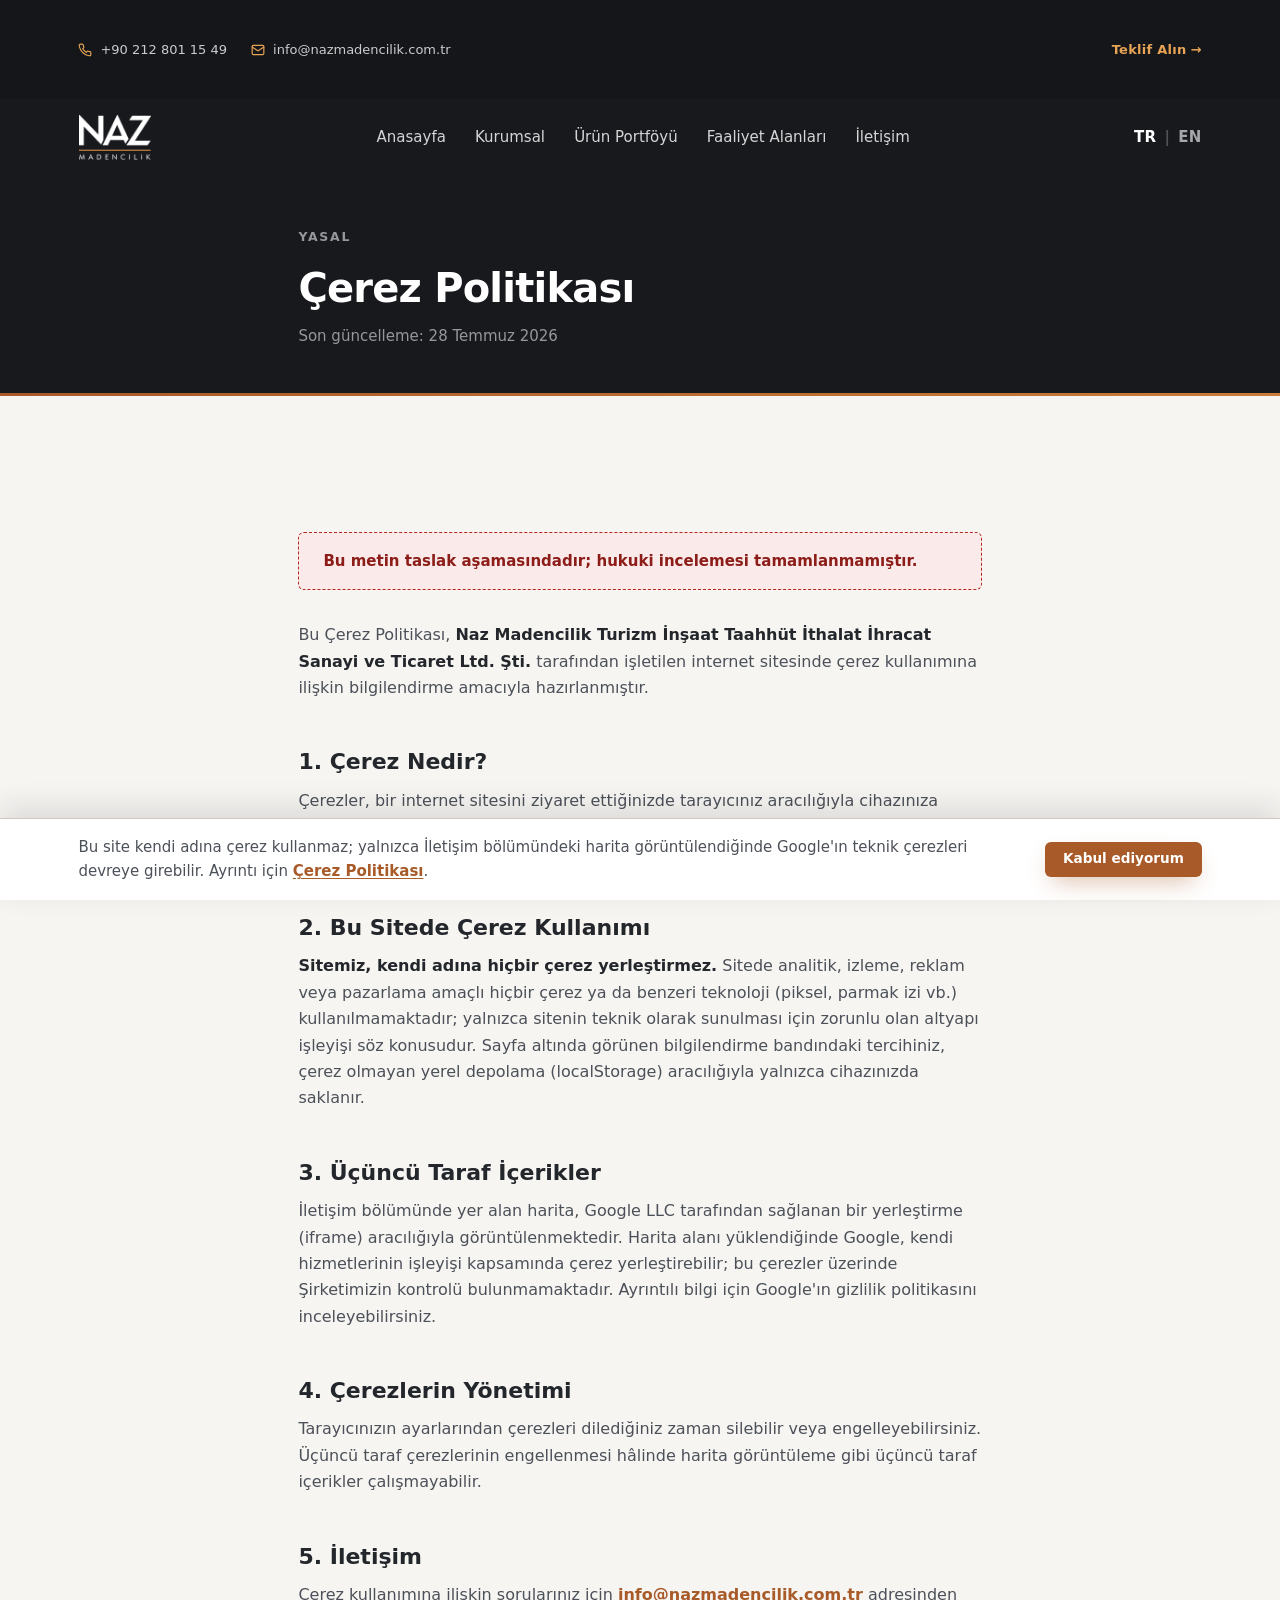
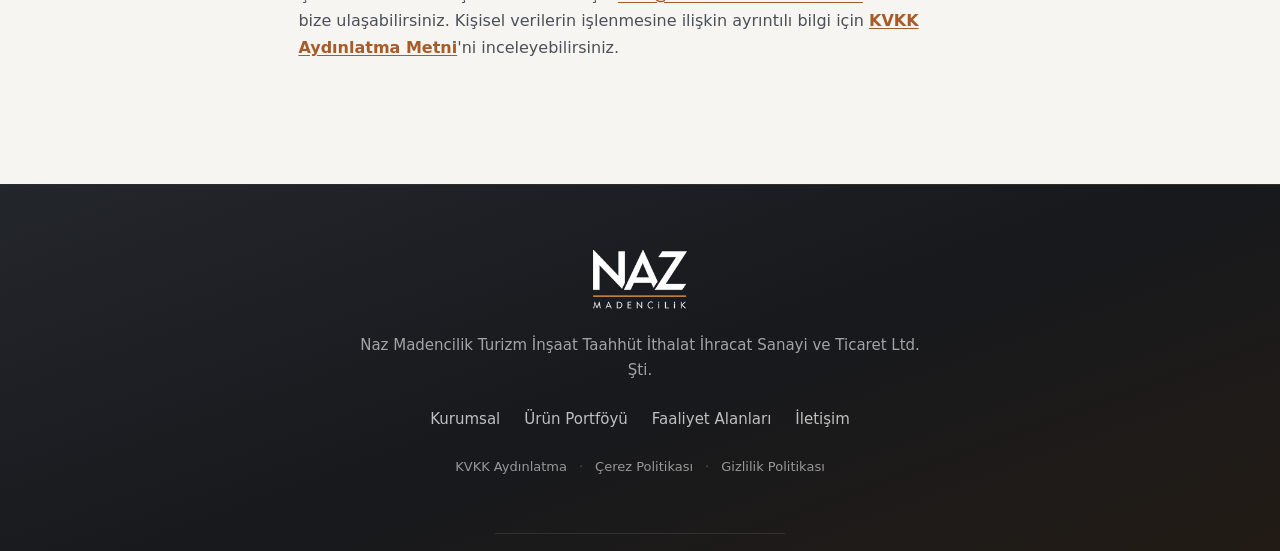
==== commit 99e51ad0: "fix: hide draft markers on legal pages behind visible draft notice Bracketed [[...]] placeholders no" ====
--- a/cerez-politikasi.html
+++ b/cerez-politikasi.html
@@ -75,6 +75,7 @@
     <div class="section" data-theme="light">
       <div class="container container--narrow">
         <article class="legal-body">
+          <p class="legal-warn">Bu metin taslak aşamasındadır; hukuki incelemesi tamamlanmamıştır.</p>
           <p>Bu Çerez Politikası, <strong>Naz Madencilik Turizm İnşaat Taahhüt İthalat İhracat Sanayi ve Ticaret Ltd. Şti.</strong> tarafından işletilen internet sitesinde çerez kullanımına ilişkin bilgilendirme amacıyla hazırlanmıştır.</p>
 
           <h2>1. Çerez Nedir?</h2>
--- a/assets/css/main.css
+++ b/assets/css/main.css
@@ -1020,14 +1020,16 @@
 }
 .legal-body strong { color: var(--ink); }
 .legal-body a { color: var(--brand); font-weight: var(--fw-semi); text-decoration: underline; text-underline-offset: 2px; }
-/* Patron onayı bekleyen künye alanları — bilinçli görünür işaret (yayın blokeri) */
-.todo-mark {
+/* R19: taslak uyarı bloğu — yasal sayfaların başında görünür bilgilendirme */
+.legal-warn {
+  margin-bottom: var(--space-6);
+  padding: var(--space-4) var(--space-5);
   background: var(--danger-soft);
   border: 1px dashed var(--danger);
-  border-radius: var(--radius-xs);
+  border-radius: var(--radius-sm);
   color: var(--danger-deep);
-  font-weight: var(--fw-semi);
-  padding: 0 0.3em;
+  font-size: var(--fs-sm);
+  font-weight: var(--fw-semi);
 }
 
 /* ==========================================================================
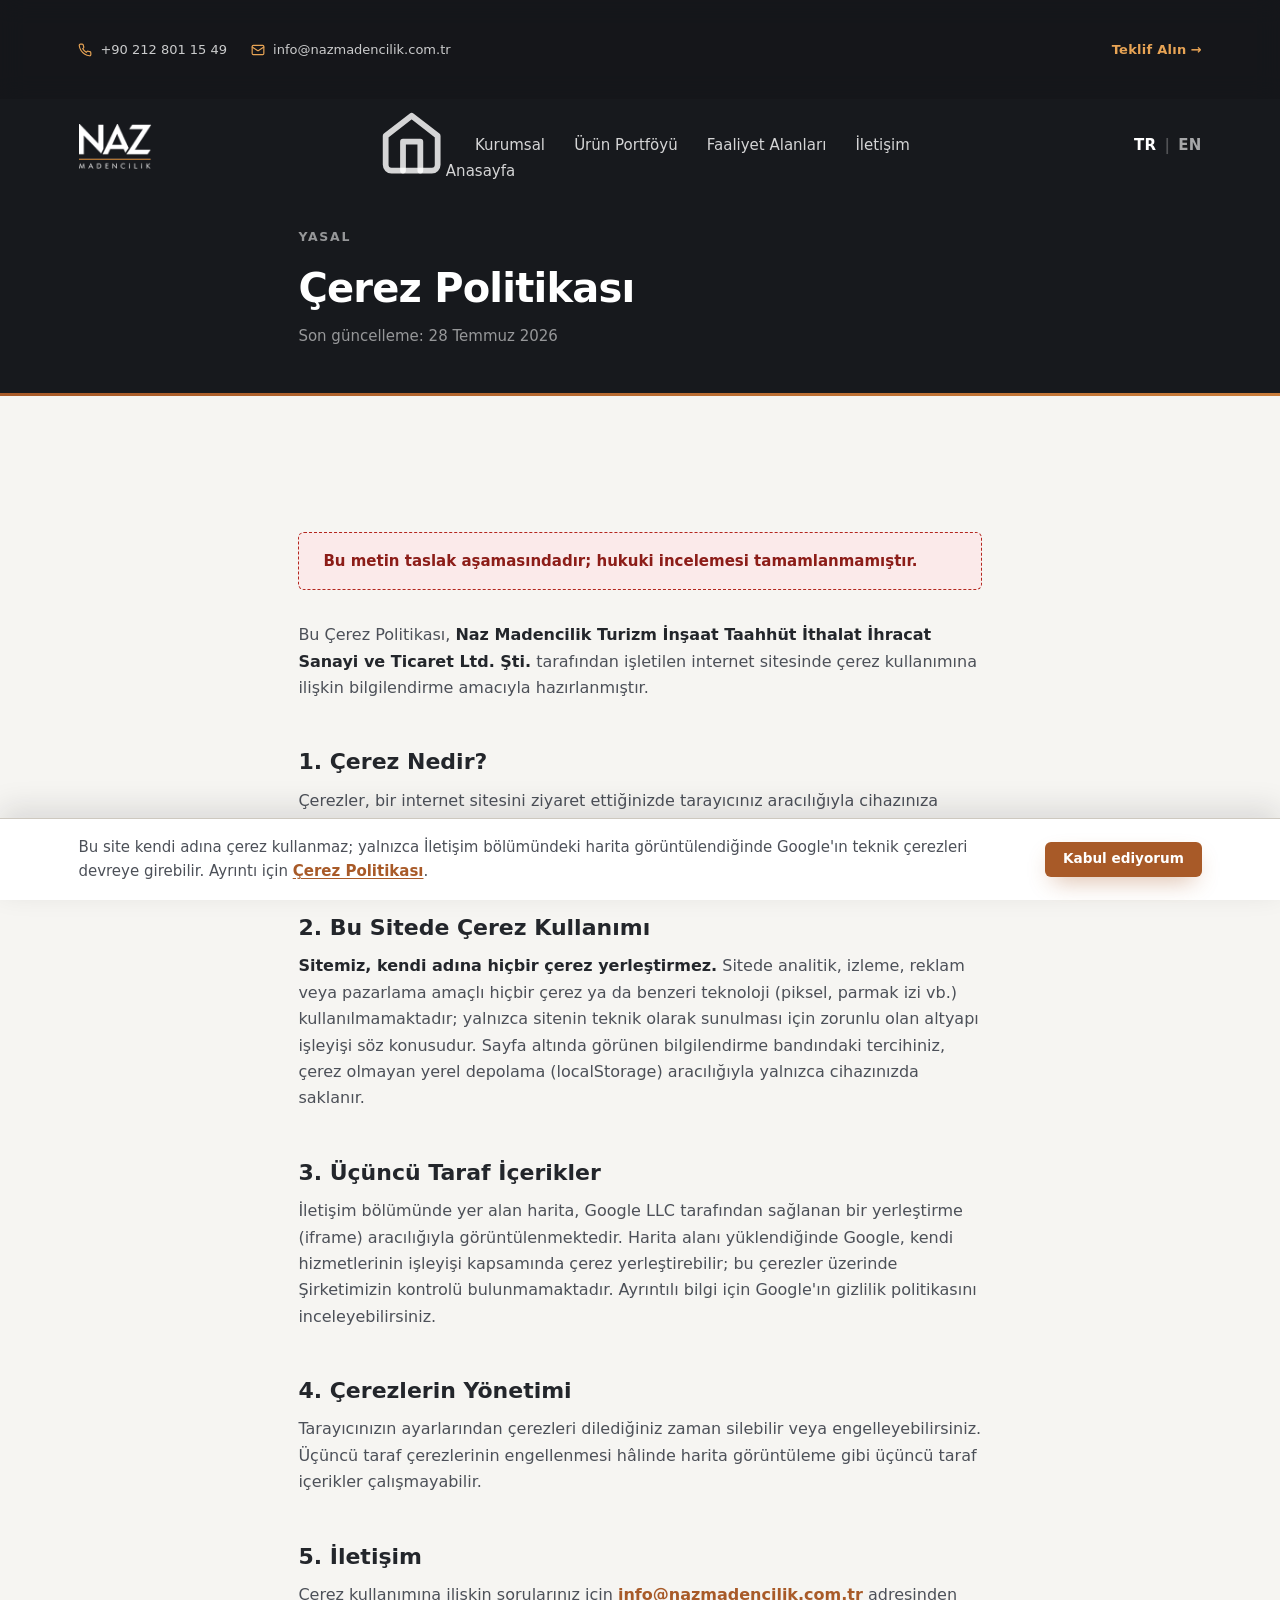
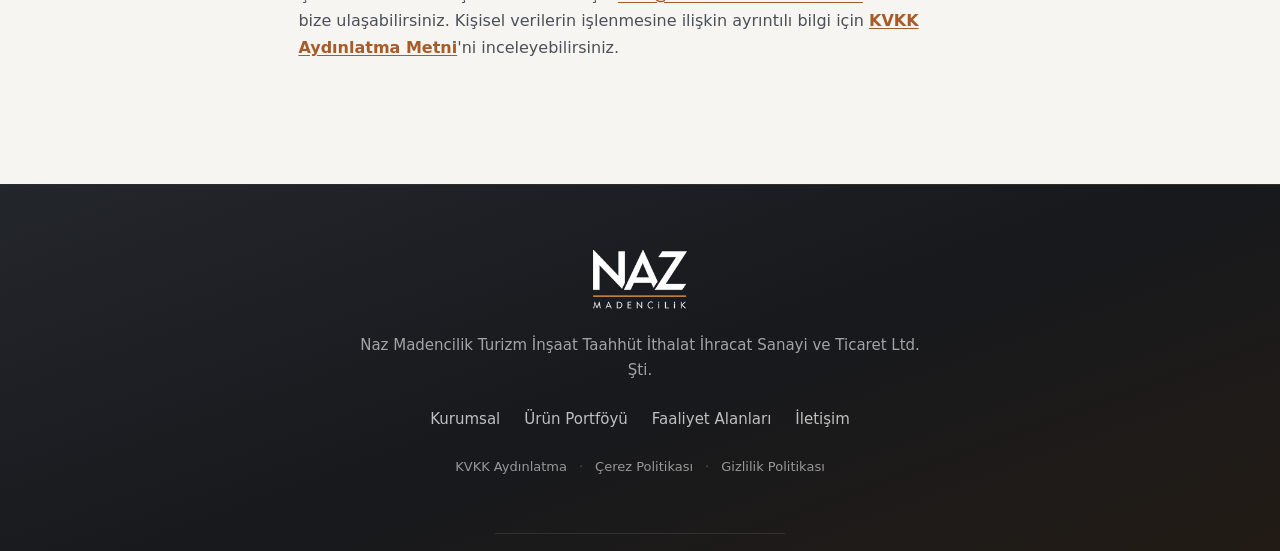
==== commit d568112c: "feat: add home icon to primary nav link Co-Authored-By: Claude Fable 5 <noreply@anthropic.com>  Clau" ====
--- a/cerez-politikasi.html
+++ b/cerez-politikasi.html
@@ -8,7 +8,7 @@
   <meta name="viewport" content="width=device-width, initial-scale=1">
   <title>Çerez Politikası — Naz Madencilik</title>
   <meta name="description" content="Naz Madencilik internet sitesi çerez politikası: sitede analitik/izleme çerezi kullanılmaz.">
-  <meta name="robots" content="noindex">
+  <meta name="robots" content="noindex, nofollow">
   <meta name="theme-color" content="#17191D">
   <link rel="icon" href="favicon.ico">
   <link rel="preload" href="assets/fonts/archivo-var-latin.woff2" as="font" type="font/woff2" crossorigin>
@@ -45,7 +45,7 @@
       </a>
       <nav class="nav" aria-label="Ana menü">
         <ul class="nav-list">
-          <li><a href="index.html#anasayfa">Anasayfa</a></li>
+          <li><a href="index.html#anasayfa"><svg class="nav-ico" viewBox="0 0 24 24" fill="none" stroke="currentColor" stroke-width="2" stroke-linecap="round" stroke-linejoin="round" aria-hidden="true"><path d="m3 10 9-7 9 7v10a2 2 0 0 1-2 2H5a2 2 0 0 1-2-2Z"/><path d="M9 22V12h6v10"/></svg>Anasayfa</a></li>
           <li><a href="index.html#kurumsal">Kurumsal</a></li>
           <li><a href="index.html#urunler">Ürün Portföyü</a></li>
           <li><a href="index.html#faaliyet">Faaliyet Alanları</a></li>
--- a/assets/css/main.css
+++ b/assets/css/main.css
@@ -895,6 +895,37 @@
 }
 .contact-value { margin-top: var(--space-1); color: var(--ink); font-weight: var(--fw-medium); line-height: 1.5; }
 
+/* R19: form servisi bağlanana dek form yayında değil — yerine belirgin
+   "Bize Ulaşın" bloğu (büyük tıklanabilir tel/e-posta/adres). Form stilleri
+   servis bağlanınca geri açılacak markup için korunur. */
+.reach-block { display: grid; gap: var(--space-3); align-content: start; }
+.reach-note { font-size: var(--fs-sm); color: var(--ink-muted); }
+.reach-link {
+  display: grid; gap: 2px;
+  padding: var(--space-4) var(--space-5);
+  background: var(--surface);
+  border: 1px solid var(--line);
+  border-radius: var(--radius-md);
+  box-shadow: var(--shadow-xs);
+  transition: border-color var(--dur) var(--ease),
+              box-shadow var(--dur) var(--ease),
+              transform var(--dur) var(--ease);
+}
+.reach-link:hover { border-color: var(--brand); box-shadow: var(--shadow-sm); transform: translateY(-2px); }
+.reach-label {
+  font-size: var(--fs-eyebrow); font-weight: var(--fw-semi);
+  letter-spacing: var(--tracking-label); text-transform: uppercase;
+  color: var(--ink-muted);
+}
+.reach-value {
+  font-family: var(--font-display);
+  font-weight: var(--fw-bold);
+  font-size: var(--fs-h4);
+  color: var(--brand);
+  line-height: 1.35;
+  overflow-wrap: anywhere;
+}
+
 /* Form — açık zemin: beyaz input, ince kenarlık, focus'ta bakır ring
    (koyu zemin varyantı gerekirse --ring-amber hazır) */
 .contact-form { display: grid; grid-template-columns: repeat(2, 1fr); gap: var(--space-3) var(--space-4); }
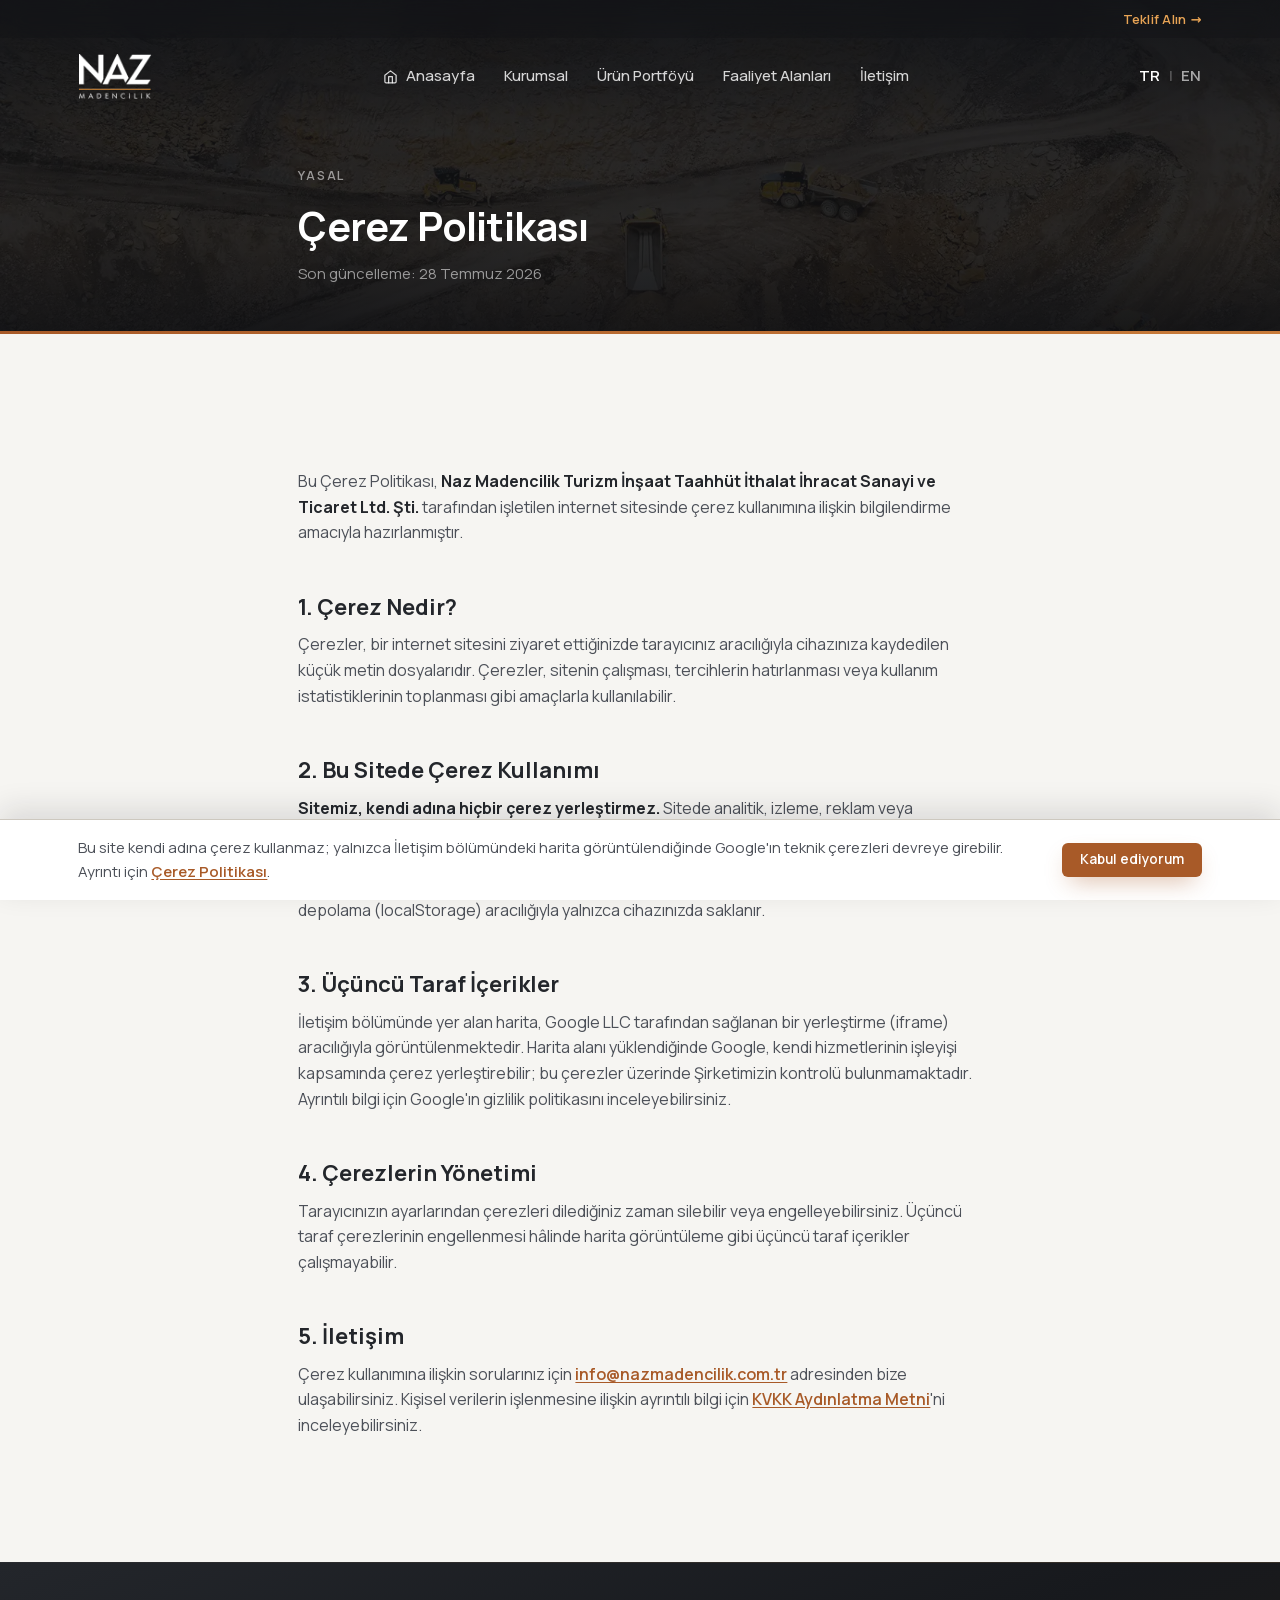
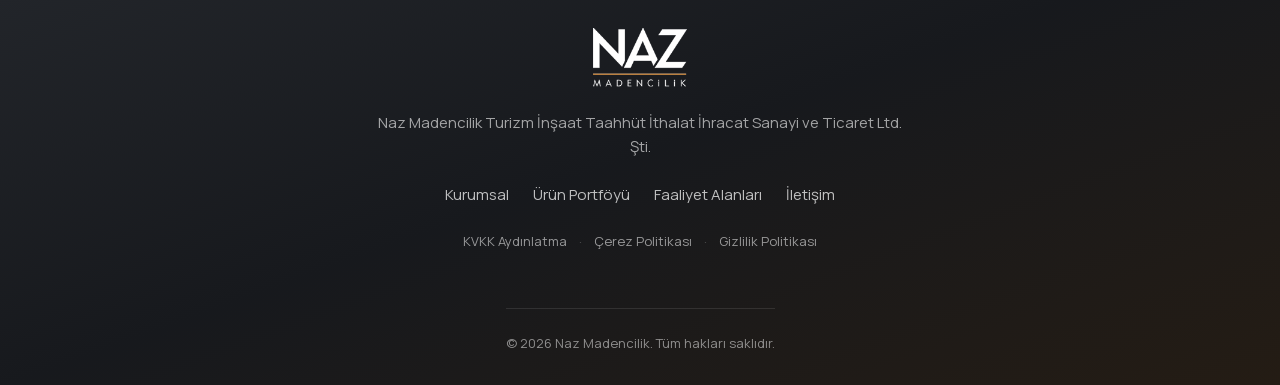
==== commit 07bf971c: "feat: adopt Manrope, dedupe contact info, add legal banner imagery Typeface (Gavia detection): body=" ====
--- a/cerez-politikasi.html
+++ b/cerez-politikasi.html
@@ -11,8 +11,8 @@
   <meta name="robots" content="noindex, nofollow">
   <meta name="theme-color" content="#17191D">
   <link rel="icon" href="favicon.ico">
-  <link rel="preload" href="assets/fonts/archivo-var-latin.woff2" as="font" type="font/woff2" crossorigin>
-  <link rel="preload" href="assets/fonts/archivo-var-latin-ext.woff2" as="font" type="font/woff2" crossorigin>
+  <link rel="preload" href="assets/fonts/manrope-var-latin.woff2" as="font" type="font/woff2" crossorigin>
+  <link rel="preload" href="assets/fonts/manrope-var-latin-ext.woff2" as="font" type="font/woff2" crossorigin>
   <link rel="stylesheet" href="assets/css/tokens.css">
   <link rel="stylesheet" href="assets/css/main.css">
 </head>
@@ -21,16 +21,6 @@
 
   <div class="topbar">
     <div class="container topbar-inner">
-      <div class="topbar-contact">
-        <a href="tel:+902128011549">
-          <svg viewBox="0 0 24 24" fill="none" stroke="currentColor" stroke-width="2" stroke-linecap="round" stroke-linejoin="round" aria-hidden="true"><path d="M22 16.92v3a2 2 0 0 1-2.18 2 19.79 19.79 0 0 1-8.63-3.07 19.5 19.5 0 0 1-6-6 19.79 19.79 0 0 1-3.07-8.67A2 2 0 0 1 4.11 2h3a2 2 0 0 1 2 1.72c.127.96.361 1.903.7 2.81a2 2 0 0 1-.45 2.11L8.09 9.91a16 16 0 0 0 6 6l1.27-1.27a2 2 0 0 1 2.11-.45c.907.339 1.85.573 2.81.7A2 2 0 0 1 22 16.92z"/></svg>
-          <span>+90 212 801 15 49</span>
-        </a>
-        <a class="topbar-mail" href="mailto:info@nazmadencilik.com.tr">
-          <svg viewBox="0 0 24 24" fill="none" stroke="currentColor" stroke-width="2" stroke-linecap="round" stroke-linejoin="round" aria-hidden="true"><rect x="2" y="4" width="20" height="16" rx="2"/><path d="m22 7-8.97 5.7a1.94 1.94 0 0 1-2.06 0L2 7"/></svg>
-          <span>info@nazmadencilik.com.tr</span>
-        </a>
-      </div>
       <div class="topbar-right">
         <a class="topbar-cta" href="index.html#iletisim">Teklif Alın <span aria-hidden="true">→</span></a>
       </div>
@@ -75,7 +65,6 @@
     <div class="section" data-theme="light">
       <div class="container container--narrow">
         <article class="legal-body">
-          <p class="legal-warn">Bu metin taslak aşamasındadır; hukuki incelemesi tamamlanmamıştır.</p>
           <p>Bu Çerez Politikası, <strong>Naz Madencilik Turizm İnşaat Taahhüt İthalat İhracat Sanayi ve Ticaret Ltd. Şti.</strong> tarafından işletilen internet sitesinde çerez kullanımına ilişkin bilgilendirme amacıyla hazırlanmıştır.</p>
 
           <h2>1. Çerez Nedir?</h2>
--- a/assets/css/tokens.css
+++ b/assets/css/tokens.css
@@ -11,51 +11,29 @@
    cyan rolü): eyebrow noktası, hero accent çizgisi, koyu zemin üstü parıltı.
    ========================================================================== */
 
-/* --- Archivo (self-host, değişken: wght 100–900 · wdth 62–125) ------------
-   Tek aile: normal + gerçek italik kesim (R4). Display sesi ağırlıkla (800)
-   kurulur; genişlik her yerde %100 (--stretch-* token'ları).
-   latin + latin-ext (Türkçe ğşİı glifleri latin-ext'te). */
+/* --- Manrope (self-host, değişken wght 200–800) ---------------------------
+   R21 (Gavia font tespiti): gövde/display = Manrope (Google Fonts, SIL OFL —
+   açık lisans, self-host serbest; Türkçe glifler latin-ext'te). Gavia'nın
+   display fontu Queulat (Latinotype) TİCARİDİR — lisanssız self-host
+   YAPILMADI; en yakın açık alternatif önerisi: Zilla Slab (OFL).
+   Manrope'un italik kesimi yoktur → başlık vurgusu italik yerine hafif
+   ağırlık kontrastıyla kurulur (--fw-light). */
 @font-face {
-  font-family: "Archivo";
+  font-family: "Manrope";
   font-style: normal;
-  font-weight: 100 900;
-  font-stretch: 62% 125%;
+  font-weight: 200 800;
   font-display: swap;
-  src: url("../fonts/archivo-var-latin-ext.woff2") format("woff2");
+  src: url("../fonts/manrope-var-latin-ext.woff2") format("woff2");
   unicode-range: U+0100-02BA, U+02BD-02C5, U+02C7-02CC, U+02CE-02D7, U+02DD-02FF,
     U+0304, U+0308, U+0329, U+1D00-1DBF, U+1E00-1E9F, U+1EF2-1EFF, U+2020,
     U+20A0-20AB, U+20AD-20C0, U+2113, U+2C60-2C7F, U+A720-A7FF;
 }
 @font-face {
-  font-family: "Archivo";
+  font-family: "Manrope";
   font-style: normal;
-  font-weight: 100 900;
-  font-stretch: 62% 125%;
+  font-weight: 200 800;
   font-display: swap;
-  src: url("../fonts/archivo-var-latin.woff2") format("woff2");
-  unicode-range: U+0000-00FF, U+0131, U+0152-0153, U+02BB-02BC, U+02C6, U+02DA,
-    U+02DC, U+0304, U+0308, U+0329, U+2000-206F, U+20AC, U+2122, U+2191, U+2193,
-    U+2212, U+2215, U+FEFF, U+FFFD;
-}
-/* Gerçek italik kesim (R4: sentetik eğik yerine) — başlık vurguları için */
-@font-face {
-  font-family: "Archivo";
-  font-style: italic;
-  font-weight: 100 900;
-  font-stretch: 62% 125%;
-  font-display: swap;
-  src: url("../fonts/archivo-italic-var-latin-ext.woff2") format("woff2");
-  unicode-range: U+0100-02BA, U+02BD-02C5, U+02C7-02CC, U+02CE-02D7, U+02DD-02FF,
-    U+0304, U+0308, U+0329, U+1D00-1DBF, U+1E00-1E9F, U+1EF2-1EFF, U+2020,
-    U+20A0-20AB, U+20AD-20C0, U+2113, U+2C60-2C7F, U+A720-A7FF;
-}
-@font-face {
-  font-family: "Archivo";
-  font-style: italic;
-  font-weight: 100 900;
-  font-stretch: 62% 125%;
-  font-display: swap;
-  src: url("../fonts/archivo-italic-var-latin.woff2") format("woff2");
+  src: url("../fonts/manrope-var-latin.woff2") format("woff2");
   unicode-range: U+0000-00FF, U+0131, U+0152-0153, U+02BB-02BC, U+02C6, U+02DA,
     U+02DC, U+0304, U+0308, U+0329, U+2000-206F, U+20AC, U+2122, U+2191, U+2193,
     U+2212, U+2215, U+FEFF, U+FFFD;
@@ -135,9 +113,9 @@
                   #241C14 100%);
 
   /* --- Tipografi ----------------------------------------------------------
-     Tek aile: Archivo (değişken). Display sesi = expanded genişlik. */
-  --font-display: "Archivo", system-ui, -apple-system, "Segoe UI", sans-serif;
-  --font-body:    "Archivo", system-ui, -apple-system, "Segoe UI", sans-serif;
+     Tek aile: Manrope (değişken; Gavia gövde fontu, OFL). */
+  --font-display: "Manrope", system-ui, -apple-system, "Segoe UI", sans-serif;
+  --font-body:    "Manrope", system-ui, -apple-system, "Segoe UI", sans-serif;
   --stretch-display: 100%;   /* R4: geniş kesim kapatıldı (kullanıcı geri
                                 bildirimi — "yayılmış" durdu); ayar tek nokta */
   --stretch-body:    100%;
@@ -155,9 +133,10 @@
 
   --lh-tight:   1.08;
   --lh-snug:    1.2;
-  --lh-body:    1.65;
+  --lh-body:    1.6;   /* R21: Manrope x-yüksekliği büyük — 1.65 gevşek kalıyordu */
   --measure:    80ch;         /* satır genişliği hedefi (R2-2: 78–82ch bandına genişletildi) */
 
+  --fw-light:   300;   /* R21: italik yerine başlık vurgusu (Manrope'ta italik yok) */
   --fw-regular: 400;
   --fw-medium:  500;
   --fw-semi:    600;
--- a/assets/css/main.css
+++ b/assets/css/main.css
@@ -113,7 +113,7 @@
   padding-top: calc(var(--topbar-h) + var(--header-h) + var(--space-6));
   padding-bottom: var(--space-5);
 }
-.section--screen .section-head { margin-bottom: var(--space-5); }
+.section--screen .section-head { margin-bottom: var(--space-4); }
 /* Bölüm geçişleri KESKİN: beyaz/taş alternansı düz zeminlerle, yumuşatma yok */
 .section--white { background: var(--surface); }
 .section--tint,
@@ -166,10 +166,10 @@
 .eyebrow--on-dark .eyebrow-label { color: rgba(255, 255, 255, 0.55); }
 
 .section-title { font-size: var(--fs-h2); letter-spacing: var(--tracking-tight); text-wrap: balance; }
-/* Başlık vurgusu (R2-b): tek kelime italik + normal ağırlık/genişlik kontrastı */
+/* Başlık vurgusu (R21): Manrope'ta italik kesim yok — vurgu hafif ağırlıkla */
 .section-title em {
-  font-style: italic;
-  font-weight: var(--fw-regular);
+  font-style: normal;
+  font-weight: var(--fw-light);
   font-stretch: var(--stretch-body);
 }
 .section-lead {
@@ -244,18 +244,10 @@
   .topbar { background: rgba(16, 17, 20, 0.72); }
 }
 .topbar-inner {
-  display: flex; align-items: center; justify-content: space-between;
+  display: flex; align-items: center; justify-content: flex-end;
   gap: var(--space-5);
   min-height: var(--topbar-h);
 }
-.topbar-contact { display: flex; align-items: center; gap: var(--space-5); }
-.topbar-contact a {
-  display: inline-flex; align-items: center; gap: var(--space-2);
-  color: rgba(255, 255, 255, 0.78);
-  transition: color var(--dur) var(--ease);
-}
-.topbar-contact a:hover { color: var(--amber); }
-.topbar-contact svg { width: 14px; height: 14px; flex: none; color: var(--amber); }
 .topbar-right { display: flex; align-items: center; gap: var(--space-5); }
 /* İnce metin-link CTA (dolgu buton değil): bakır, ok, hover'da altı çizgi */
 .topbar-cta {
@@ -336,10 +328,16 @@
   transition: color var(--dur) var(--ease), background-color var(--dur) var(--ease);
 }
 .nav-list a:hover { color: #fff; background: rgba(255, 255, 255, 0.12); }
+/* Anasayfa öğesindeki home ikonu — metinle aynı renk akışı */
+.nav-list a { display: inline-flex; align-items: center; gap: var(--space-2); }
+.nav-ico { width: 15px; height: 15px; flex: none; }
 .site-header.is-stuck.theme-light .nav-list a { color: var(--ink-soft); }
 .site-header.is-stuck.theme-light .nav-list a:hover { color: var(--brand); background: var(--brand-wash); }
 .site-header.is-stuck.theme-dark .nav-list a { color: rgba(255, 255, 255, 0.85); }
 .site-header.is-stuck.theme-dark .nav-list a:hover { color: #fff; background: rgba(255, 255, 255, 0.12); }
+/* Anasayfa öğesindeki home ikonu — metinle aynı renk akışı */
+.nav-list a { display: inline-flex; align-items: center; gap: var(--space-2); }
+.nav-ico { width: 15px; height: 15px; flex: none; }
 
 .header-cta { display: flex; align-items: center; gap: var(--space-4); }
 /* Dil seçeneği header'da (desil lang-switcher deseni, konum değişti):
@@ -709,7 +707,7 @@
   content: ""; position: absolute; inset: 0; z-index: -1; pointer-events: none;
   background-image: url("data:image/svg+xml,%3Csvg xmlns='http://www.w3.org/2000/svg' width='160' height='160'%3E%3Cfilter id='n'%3E%3CfeTurbulence type='fractalNoise' baseFrequency='0.9' numOctaves='2' stitchTiles='stitch'/%3E%3C/filter%3E%3Crect width='160' height='160' filter='url(%23n)' opacity='0.55'/%3E%3C/svg%3E");
   background-size: 160px 160px;
-  opacity: 0.16;
+  opacity: 0.10; /* R20: gerçek 1920px fotoğraflarla grain hafifledi */
   mix-blend-mode: overlay;
 }
 .axes-stage .section-head { margin-bottom: var(--space-6); }
@@ -854,54 +852,16 @@
    İLETİŞİM (R6: açık zemin — Faaliyet koyulaşınca alternans yeniden dengelendi)
    bilgi kartları + form + harita
    ========================================================================== */
-.contact-grid {
-  display: grid;
-  grid-template-columns: minmax(280px, 420px) minmax(0, 1fr);
-  gap: var(--space-6);
-  align-items: start;
-}
-.contact-list { display: grid; gap: var(--space-4); }
-.contact-item {
-  display: flex; align-items: flex-start; gap: var(--space-4);
-  padding: var(--space-4);
-  border: 1px solid var(--line);
-  border-radius: var(--radius-md);
-  background: var(--surface);
-  box-shadow: var(--shadow-xs);
-  transition: border-color var(--dur) var(--ease),
-              box-shadow var(--dur) var(--ease),
-              transform var(--dur) var(--ease);
-}
-.contact-item:hover {
-  border-color: var(--brand);
-  box-shadow: var(--shadow-sm);
-  transform: translateY(-2px);
-}
-.contact-icon { /* ince bakır çerçeveli ikon kutusu */
-  flex: none; width: 44px; height: 44px;
-  display: grid; place-items: center;
-  border: 1px solid var(--brand);
-  border-radius: var(--radius-sm);
-  color: var(--brand);
-  background: var(--brand-wash);
-}
-.contact-icon svg { width: 20px; height: 20px; }
-.contact-label {
-  font-size: var(--fs-eyebrow);
-  font-weight: var(--fw-semi);
-  letter-spacing: var(--tracking-eyebrow);
-  text-transform: uppercase;
-  color: var(--ink-muted);
-}
-.contact-value { margin-top: var(--space-1); color: var(--ink); font-weight: var(--fw-medium); line-height: 1.5; }
 
 /* R19: form servisi bağlanana dek form yayında değil — yerine belirgin
    "Bize Ulaşın" bloğu (büyük tıklanabilir tel/e-posta/adres). Form stilleri
    servis bağlanınca geri açılacak markup için korunur. */
-.reach-block { display: grid; gap: var(--space-3); align-content: start; }
-.reach-note { font-size: var(--fs-sm); color: var(--ink-muted); }
+/* R21: tekilleştirme — iletişim bilgileri SADECE burada; ikon + değer
+   (görsel etiket yok; erişilebilirlik aria-label ile). 3'lü yatay set. */
+.reach-block { display: grid; grid-template-columns: repeat(3, 1fr); gap: var(--space-4); }
+.reach-note { grid-column: 1 / -1; font-size: var(--fs-sm); color: var(--ink-muted); }
 .reach-link {
-  display: grid; gap: 2px;
+  display: flex; align-items: center; gap: var(--space-3);
   padding: var(--space-4) var(--space-5);
   background: var(--surface);
   border: 1px solid var(--line);
@@ -912,17 +872,21 @@
               transform var(--dur) var(--ease);
 }
 .reach-link:hover { border-color: var(--brand); box-shadow: var(--shadow-sm); transform: translateY(-2px); }
-.reach-label {
-  font-size: var(--fs-eyebrow); font-weight: var(--fw-semi);
-  letter-spacing: var(--tracking-label); text-transform: uppercase;
-  color: var(--ink-muted);
-}
+.reach-ico {
+  flex: none; width: 40px; height: 40px;
+  display: grid; place-items: center;
+  border: 1px solid var(--brand);
+  border-radius: var(--radius-sm);
+  color: var(--brand);
+  background: var(--brand-wash);
+}
+.reach-ico svg { width: 18px; height: 18px; }
 .reach-value {
   font-family: var(--font-display);
   font-weight: var(--fw-bold);
-  font-size: var(--fs-h4);
-  color: var(--brand);
-  line-height: 1.35;
+  font-size: var(--fs-sm);
+  color: var(--ink);
+  line-height: 1.4;
   overflow-wrap: anywhere;
 }
 
@@ -1025,7 +989,11 @@
    hero ile aynı keskin 3px bakır kesimle biter. */
 .page-head {
   position: relative;
-  background: var(--brand-deep);
+  background-color: var(--brand-deep);
+  /* R21: fotoğraflı banner — okunurluk overlay token'ı üstte */
+  background-image: var(--grad-stage-overlay), url("../img/hero/quarry-aerial.webp");
+  background-size: cover;
+  background-position: center;
   color: #fff;
   padding-block: calc(var(--topbar-h) + var(--header-h) + var(--space-7)) var(--space-7);
 }
@@ -1051,17 +1019,6 @@
 }
 .legal-body strong { color: var(--ink); }
 .legal-body a { color: var(--brand); font-weight: var(--fw-semi); text-decoration: underline; text-underline-offset: 2px; }
-/* R19: taslak uyarı bloğu — yasal sayfaların başında görünür bilgilendirme */
-.legal-warn {
-  margin-bottom: var(--space-6);
-  padding: var(--space-4) var(--space-5);
-  background: var(--danger-soft);
-  border: 1px dashed var(--danger);
-  border-radius: var(--radius-sm);
-  color: var(--danger-deep);
-  font-size: var(--fs-sm);
-  font-weight: var(--fw-semi);
-}
 
 /* ==========================================================================
    LIGHTBOX (R14) — galeri görseline tıklayınca tam ekran açılır;
@@ -1142,7 +1099,7 @@
   .case-grid { grid-template-columns: repeat(2, 1fr); }
 }
 @media (max-width: 1024px) {
-  .contact-grid { grid-template-columns: 1fr; gap: var(--space-7); }
+  .reach-block { grid-template-columns: 1fr; }
 }
 
 @media (max-width: 900px) {
@@ -1157,8 +1114,6 @@
 
   /* Topbar mobil: sıkı tek satır */
   .topbar { font-size: 0.75rem; }
-  .topbar-contact { gap: var(--space-4); }
-  .topbar-right { gap: var(--space-3); }
 
   /* Açılır mobil menü — header topbar altından başlarken panel de onu izler */
   .nav.is-open {
@@ -1187,7 +1142,6 @@
   .hero-actions .btn { flex: 1 1 auto; }
   .brand { width: 64px; height: 40px; }
   .axes-track { grid-auto-columns: 80%; }
-  .topbar-mail { display: none; } /* dar ekranda tel + Teklif Alın sığar */
   .contact-form { grid-template-columns: 1fr; }
   .case-grid { grid-template-columns: 1fr; }
   /* Dar ekranda band dikeye döner */
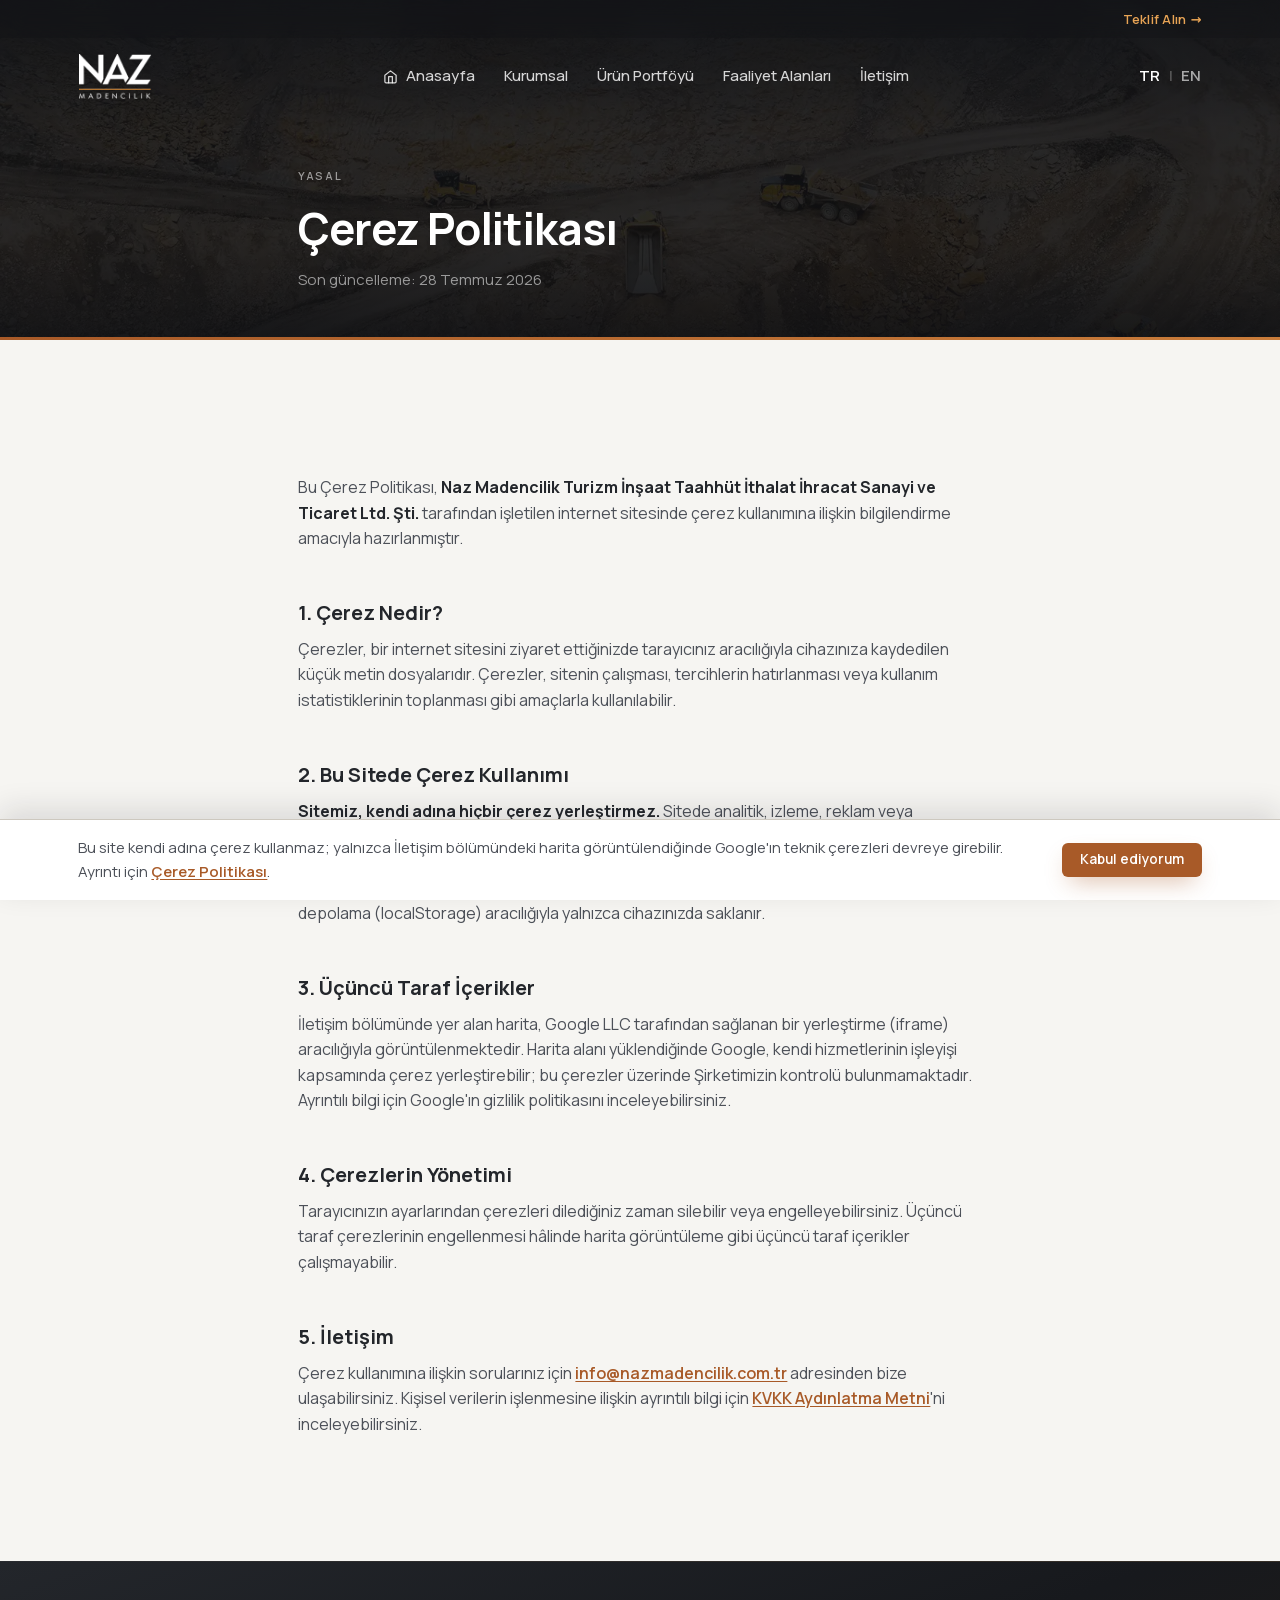
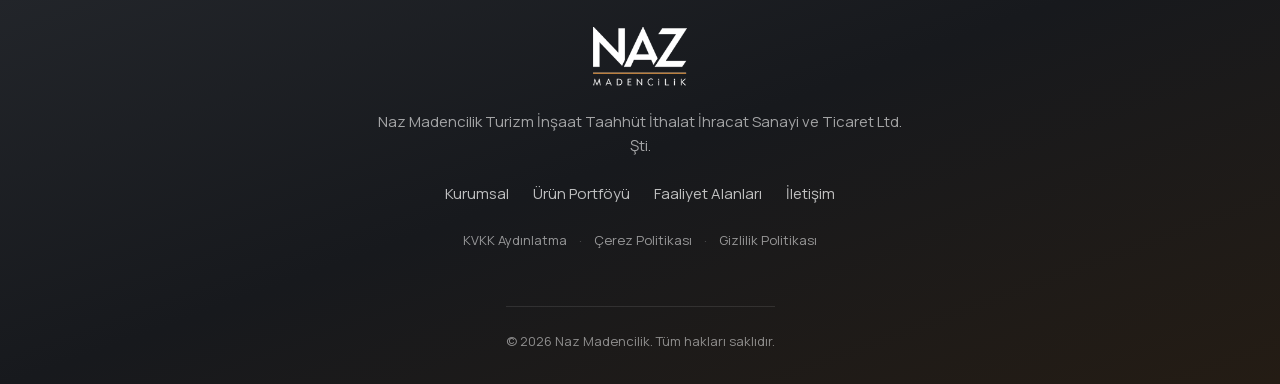
==== commit 081f8091: "feat: add English legal pages kvkk-notice.html, privacy-policy.html, cookie-policy.html translate th" ====
--- a/cerez-politikasi.html
+++ b/cerez-politikasi.html
@@ -11,6 +11,10 @@
   <meta name="robots" content="noindex, nofollow">
   <meta name="theme-color" content="#17191D">
   <link rel="icon" href="favicon.ico">
+  <!-- hreflang: göreli URL geçici (önizleme noindex'li); custom domain bağlanınca Faz 3'te mutlak URL'ye çevrilecek -->
+  <link rel="alternate" hreflang="tr" href="cerez-politikasi.html">
+  <link rel="alternate" hreflang="en" href="cookie-policy.html">
+  <link rel="alternate" hreflang="x-default" href="cerez-politikasi.html">
   <link rel="preload" href="assets/fonts/manrope-var-latin.woff2" as="font" type="font/woff2" crossorigin>
   <link rel="preload" href="assets/fonts/manrope-var-latin-ext.woff2" as="font" type="font/woff2" crossorigin>
   <link rel="stylesheet" href="assets/css/tokens.css">
@@ -46,7 +50,7 @@
         <div class="header-lang">
           <span class="lang-active" aria-current="true">TR</span>
           <span class="lang-sep" aria-hidden="true">|</span>
-          <a class="lang-passive" href="en.html" hreflang="en" lang="en">EN</a>
+          <a class="lang-passive" href="cookie-policy.html" hreflang="en" lang="en">EN</a>
         </div>
         <button class="nav-toggle" type="button" aria-expanded="false" aria-label="Menüyü aç/kapat"><span></span></button>
       </div>
--- a/assets/css/tokens.css
+++ b/assets/css/tokens.css
@@ -120,19 +120,21 @@
                                 bildirimi — "yayılmış" durdu); ayar tek nokta */
   --stretch-body:    100%;
 
-  /* Akışkan tip ölçeği (mobil → 1440px) — desil ile birebir */
-  --fs-display: clamp(2.5rem, 1.6rem + 3.9vw, 4rem);      /* H1 (tek)          */
-  --fs-h2:      clamp(1.75rem, 1.3rem + 1.9vw, 2.5rem);
-  --fs-h3:      clamp(1.2rem, 1.08rem + 0.5vw, 1.375rem);
-  --fs-h4:      1.0625rem;
+  /* Akışkan tip ölçeği (R22 — Gavia'nın GERÇEK sistemi brand.css+utility'lerden):
+     H1: 2.7rem→5rem, leading 1.02, tracking-tight; H2: 1.875→3rem, 700,
+     leading-tight; H3: 1.25rem/700; başlık:gövde oranı ~3× (H2 max / 1rem). */
+  --fs-display: clamp(2.7rem, 1.9rem + 3.4vw, 5rem);      /* H1 (tek)          */
+  --fs-h2:      clamp(1.875rem, 1.4rem + 1.7vw, 3rem);
+  --fs-h3:      1.25rem;
+  --fs-h4:      1.125rem;
   --fs-lead:    clamp(1.05rem, 0.98rem + 0.35vw, 1.25rem);
   --fs-body:    1rem;
   --fs-sm:      0.9375rem;
-  --fs-eyebrow: 0.78rem;
+  --fs-eyebrow: 0.6875rem;  /* Gavia overline: 11px/600/0.14em */
   --fs-label:   0.8125rem;
 
-  --lh-tight:   1.08;
-  --lh-snug:    1.2;
+  --lh-tight:   1.02;  /* Gavia H1 leading */
+  --lh-snug:    1.25;  /* Gavia leading-tight */
   --lh-body:    1.6;   /* R21: Manrope x-yüksekliği büyük — 1.65 gevşek kalıyordu */
   --measure:    80ch;         /* satır genişliği hedefi (R2-2: 78–82ch bandına genişletildi) */
 
@@ -145,7 +147,7 @@
 
   --tracking-eyebrow: 0.14em;
   --tracking-label:   0.02em;
-  --tracking-tight:  -0.02em;   /* büyük başlıklarda sıkı */
+  --tracking-tight:  -0.025em;  /* Gavia tracking-tight */
 
   /* --- Spacing ölçeği (4 / 8px tabanlı) — desil ile birebir --------------- */
   --space-0:  0;
--- a/assets/css/main.css
+++ b/assets/css/main.css
@@ -111,7 +111,7 @@
   min-height: var(--screen-h);
   display: flex; flex-direction: column; justify-content: center;
   padding-top: calc(var(--topbar-h) + var(--header-h) + var(--space-6));
-  padding-bottom: var(--space-5);
+  padding-bottom: var(--space-4);
 }
 .section--screen .section-head { margin-bottom: var(--space-4); }
 /* Bölüm geçişleri KESKİN: beyaz/taş alternansı düz zeminlerle, yumuşatma yok */
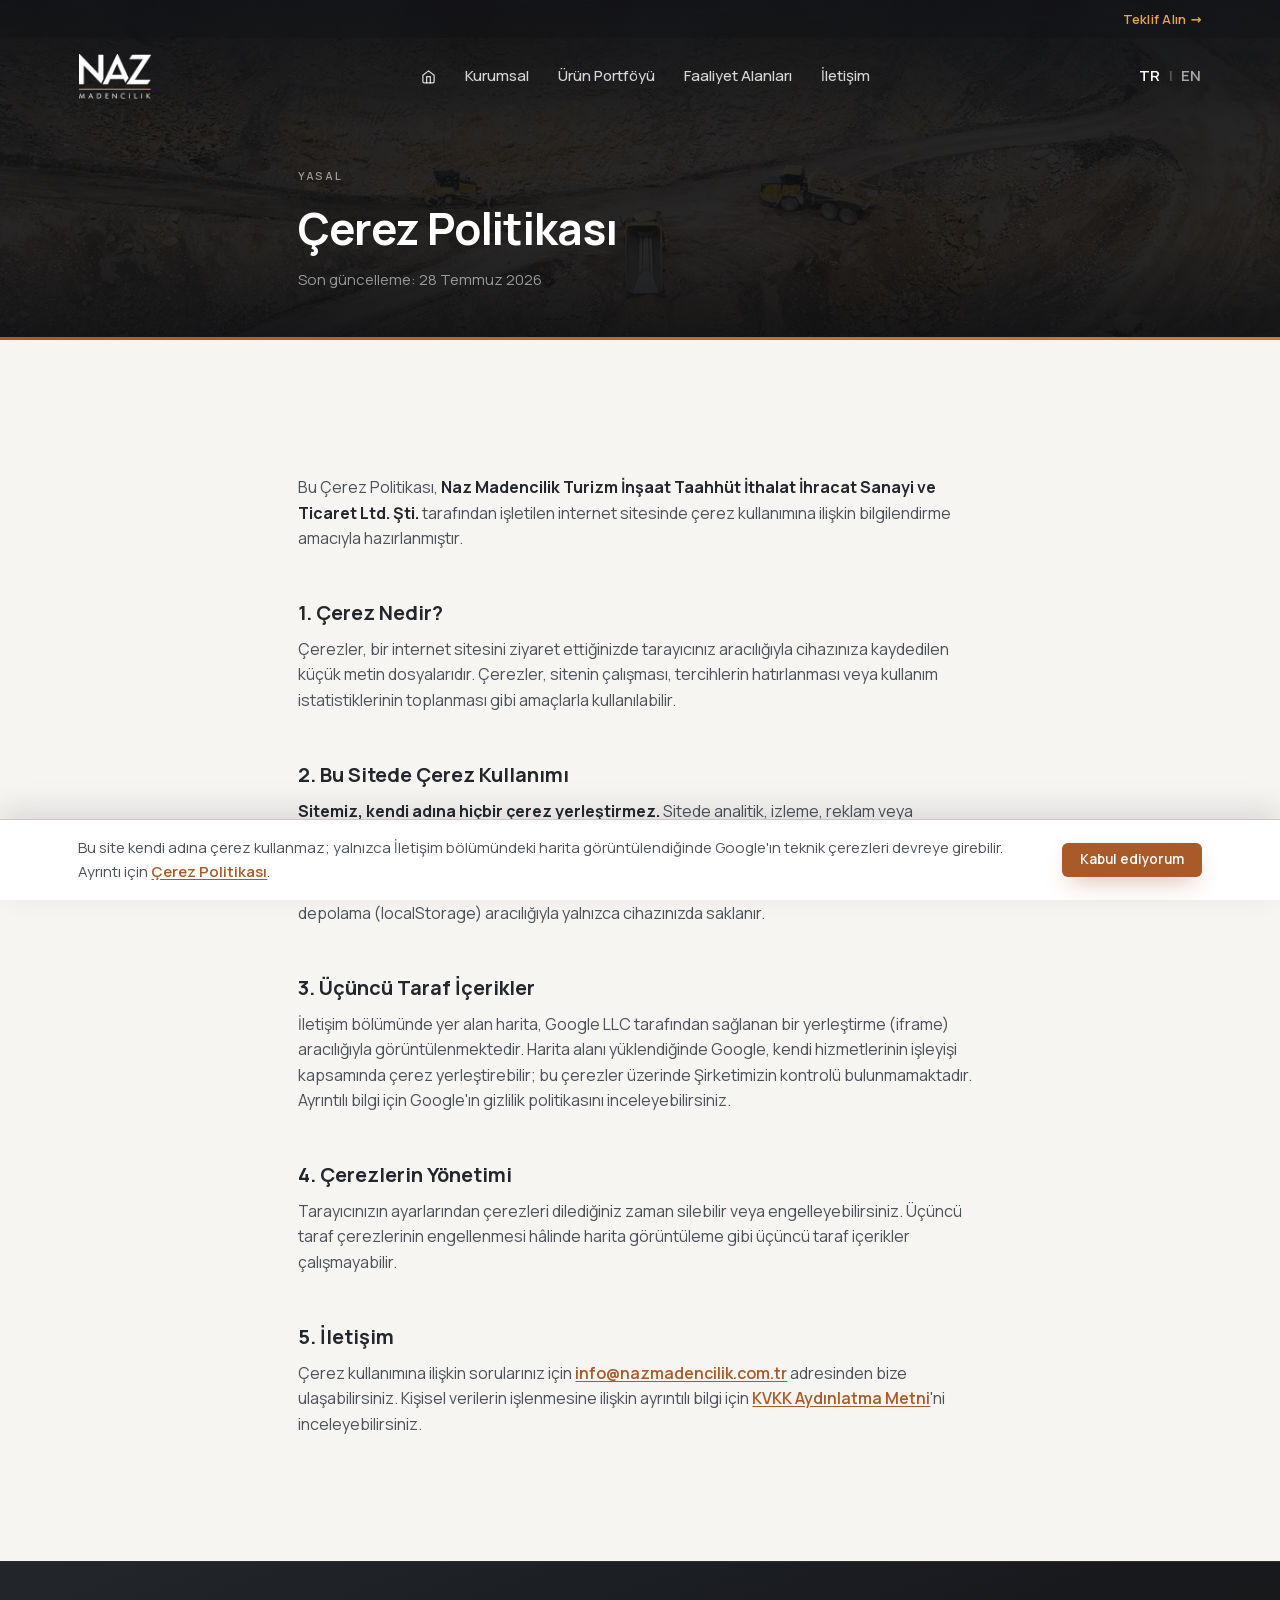
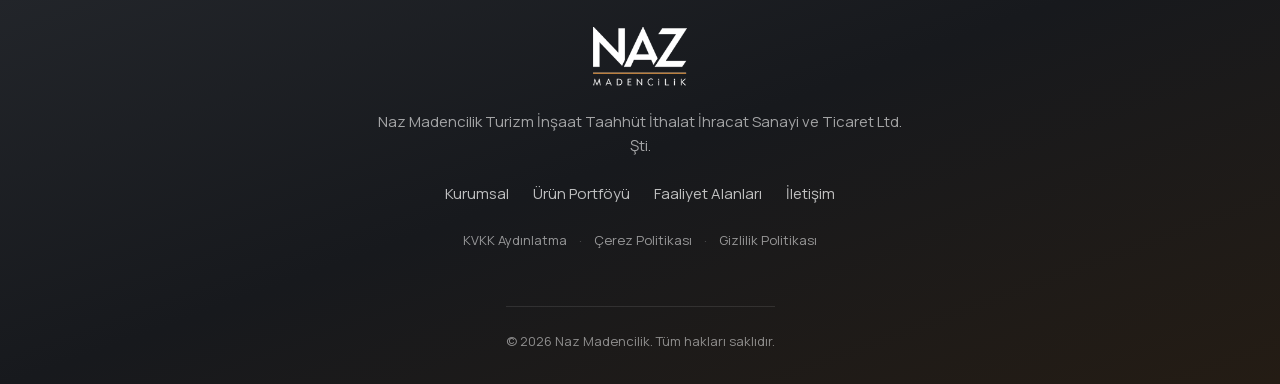
==== commit cd51be3f: "feat: reduce home nav link to icon only Per user request the "Anasayfa"/"Home" label is removed from" ====
--- a/cerez-politikasi.html
+++ b/cerez-politikasi.html
@@ -39,7 +39,7 @@
       </a>
       <nav class="nav" aria-label="Ana menü">
         <ul class="nav-list">
-          <li><a href="index.html#anasayfa"><svg class="nav-ico" viewBox="0 0 24 24" fill="none" stroke="currentColor" stroke-width="2" stroke-linecap="round" stroke-linejoin="round" aria-hidden="true"><path d="m3 10 9-7 9 7v10a2 2 0 0 1-2 2H5a2 2 0 0 1-2-2Z"/><path d="M9 22V12h6v10"/></svg>Anasayfa</a></li>
+          <li><a href="index.html#anasayfa" aria-label="Anasayfa"><svg class="nav-ico" viewBox="0 0 24 24" fill="none" stroke="currentColor" stroke-width="2" stroke-linecap="round" stroke-linejoin="round" aria-hidden="true"><path d="m3 10 9-7 9 7v10a2 2 0 0 1-2 2H5a2 2 0 0 1-2-2Z"/><path d="M9 22V12h6v10"/></svg></a></li>
           <li><a href="index.html#kurumsal">Kurumsal</a></li>
           <li><a href="index.html#urunler">Ürün Portföyü</a></li>
           <li><a href="index.html#faaliyet">Faaliyet Alanları</a></li>
